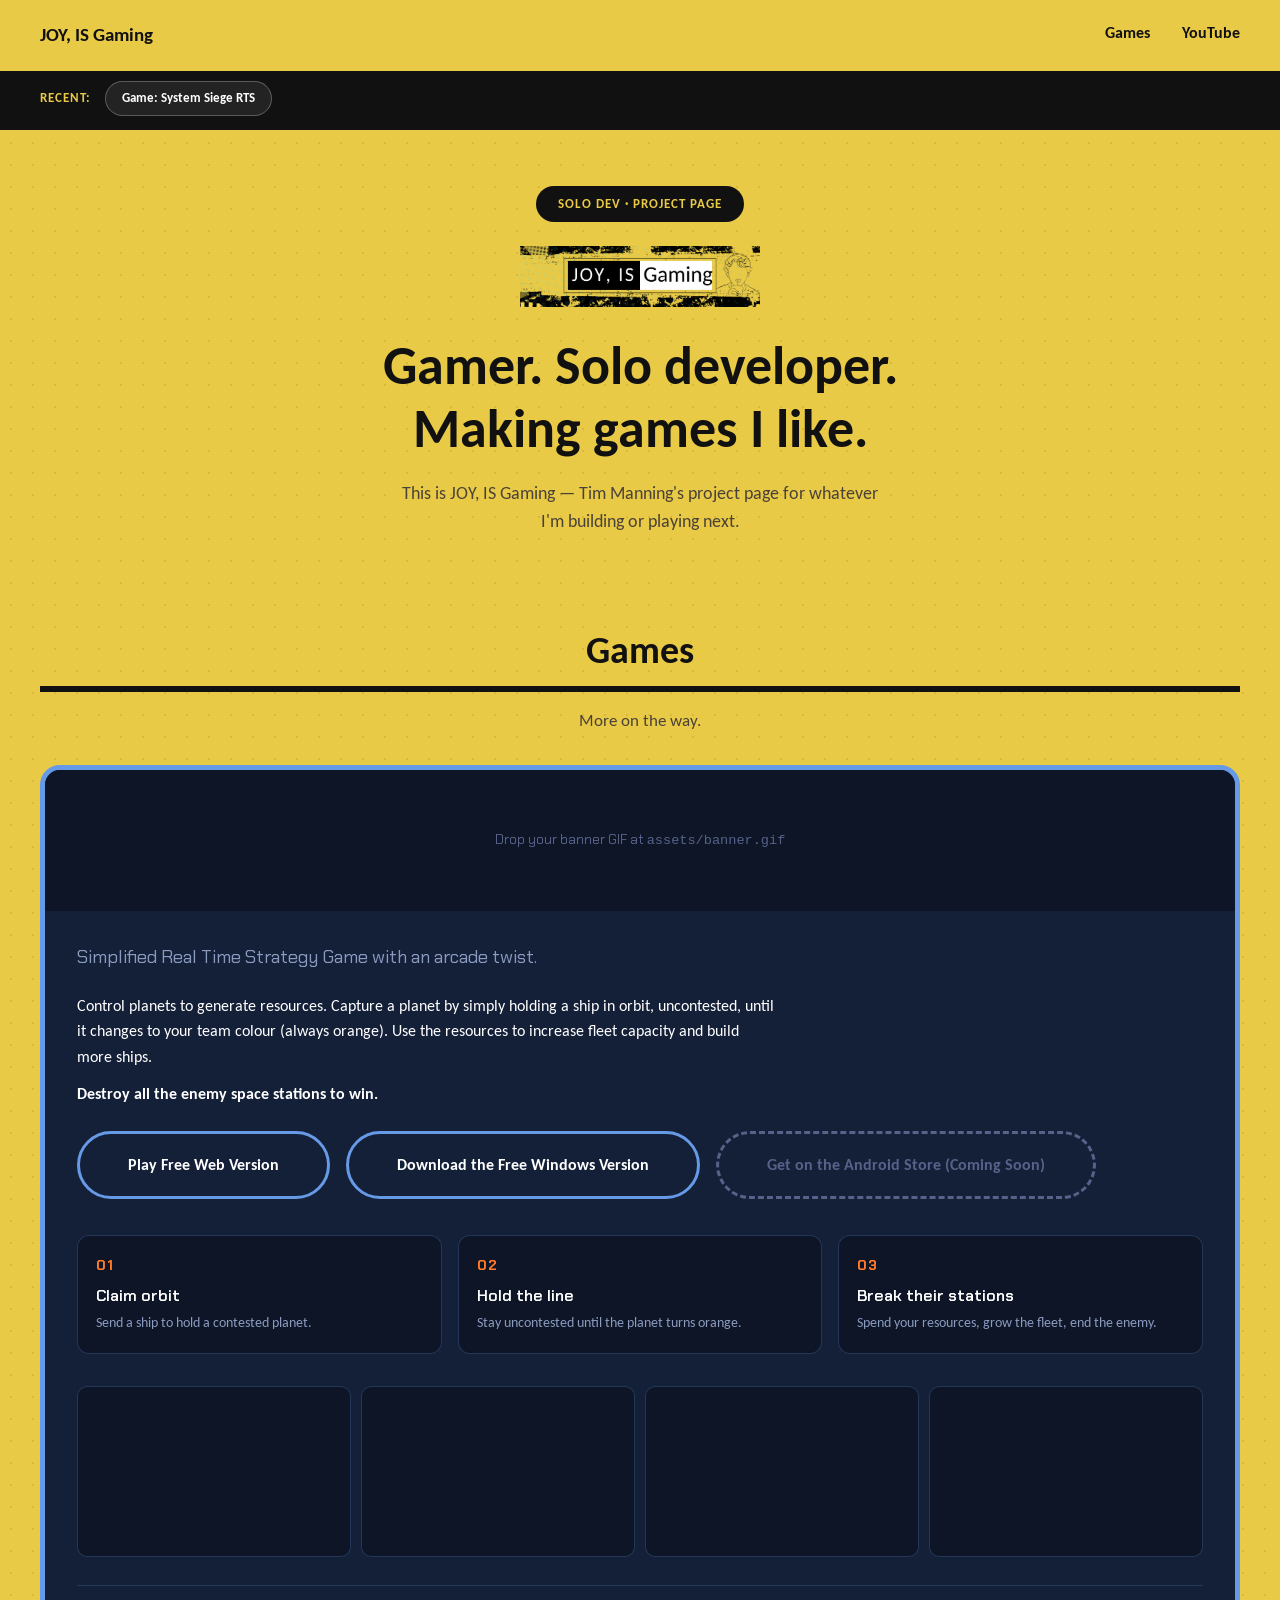
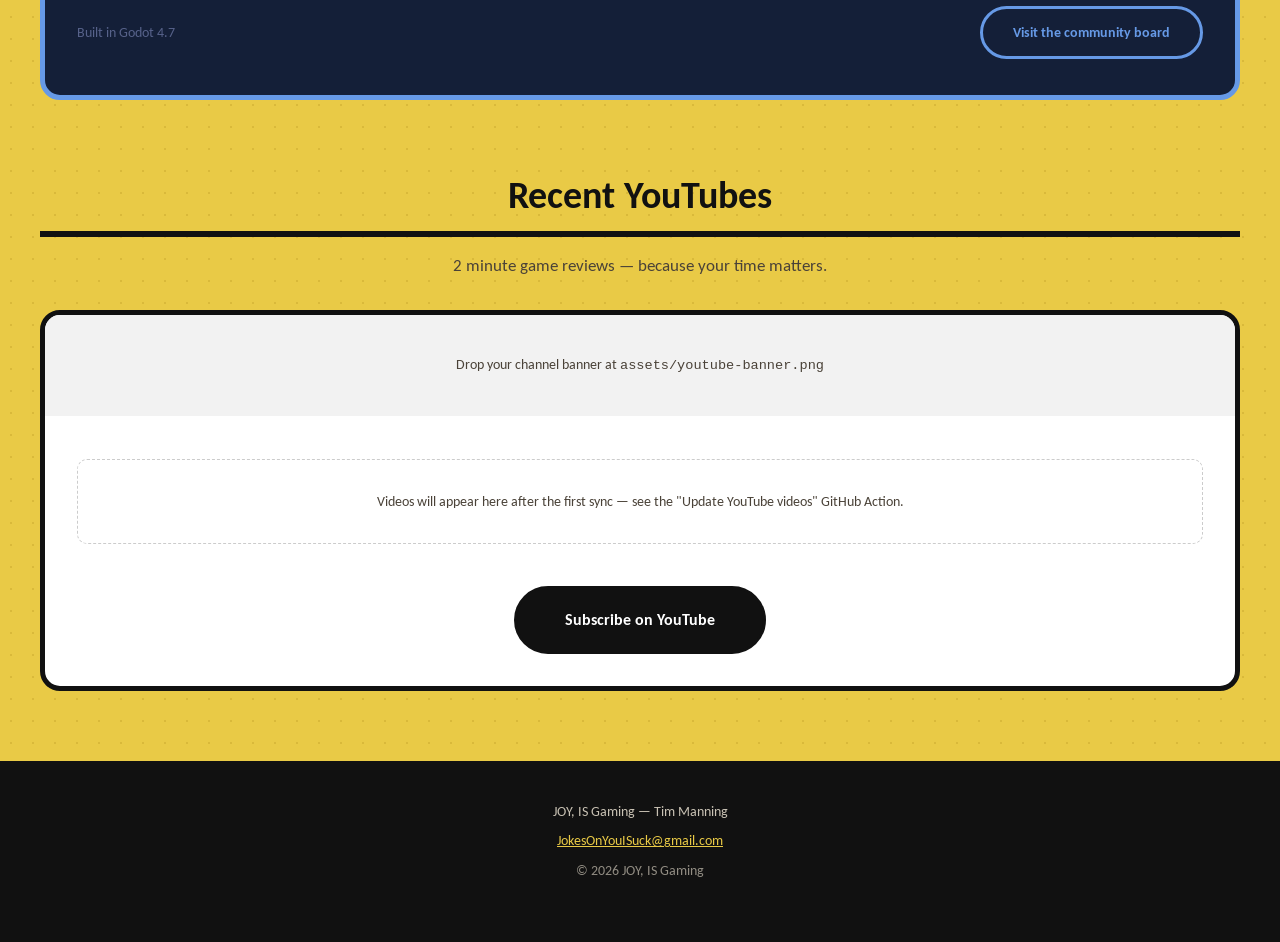
==== index.html @ 3653ea49 "Add files via upload" ====
<!DOCTYPE html>
<html lang="en">
<head>
<meta charset="UTF-8">
<meta name="viewport" content="width=device-width, initial-scale=1.0">
<title>JOY, IS Gaming — Tim Manning's project page</title>
<meta name="description" content="JOY, IS Gaming — a solo developer's project page. Currently building System Siege RTS, and reviewing games on YouTube.">
<link rel="preconnect" href="https://fonts.googleapis.com">
<link rel="preconnect" href="https://fonts.gstatic.com" crossorigin>
<link href="https://fonts.googleapis.com/css2?family=Carlito:ital,wght@0,400;0,700;1,400;1,700&family=Audiowide&family=Chakra+Petch:wght@400;500;600;700&display=swap" rel="stylesheet">
<link rel="stylesheet" href="styles.css">
</head>
<body>

<a class="skip-link" href="#main">Skip to content</a>

<header class="nav">
  <div class="wrap nav__inner">
    <a href="#top" class="nav__brand">JOY, IS Gaming</a>
    <nav class="nav__links">
      <a href="#games">Games</a>
      <a href="#youtube">YouTube</a>
    </nav>
  </div>
  <div class="recent-bar">
    <div class="wrap recent-bar__inner">
      <span class="recent-bar__label">Recent:</span>
      <div class="recent-bar__items" id="recentItems">
        <a href="#games" class="recent-pill">Game: System Siege RTS</a>
        <!-- Video pills are added here by script.js once data/videos.json loads -->
      </div>
    </div>
  </div>
</header>

<main id="main">

  <!-- ================= HERO ================= -->
  <section class="hero" id="top">
    <div class="wrap">
      <span class="badge">Solo dev · project page</span>

      <div class="hero__logo">
        <!-- Replace with your real logo: assets/logo.png -->
        <img src="assets/logo.png" alt="JOY, IS Gaming logo" onerror="this.closest('.hero__logo').classList.add('hero__logo--empty')">
        <div class="hero__logo-fallback">Drop your logo at <code>assets/logo.png</code></div>
      </div>

      <h1 class="hero__title">Gamer. Solo developer.<br>Making games I like.</h1>
      <p class="hero__sub">This is JOY, IS Gaming — Tim Manning's project page for whatever I'm building or playing next.</p>
    </div>
  </section>

  <!-- ================= GAMES ================= -->
  <section class="games" id="games">
    <div class="wrap">
      <h2 class="section-heading">Games</h2>
      <p class="section-sub">More on the way.</p>

      <article class="game-card">
        <div class="game-card__media">
          <!-- Replace with your real banner: assets/banner.gif -->
          <img src="assets/banner.gif" alt="System Siege RTS" onerror="this.closest('.game-card__media').classList.add('game-card__media--empty')">
          <div class="game-card__media-fallback">Drop your banner GIF at <code>assets/banner.gif</code></div>
        </div>

        <h3 class="sr-only">System Siege RTS</h3>

        <div class="game-card__body">
          <p class="game-card__tagline">Simplified Real Time Strategy Game with an arcade twist.</p>

          <div class="game-card__copy">
            <p>Control planets to generate resources. Capture a planet by simply holding a ship in orbit, uncontested, until it changes to your team colour (always orange). Use the resources to increase fleet capacity and build more ships.</p>
            <p><strong>Destroy all the enemy space stations to win.</strong></p>
          </div>

          <div class="game-card__ctas">
            <a href="https://jokesonyouisuck.itch.io/system-siege" class="btn btn--primary">Play Free Web Version</a>
            <a href="https://jokesonyouisuck.itch.io/system-siege" class="btn btn--primary">Download the Free Windows Version</a>
            <span class="btn btn--disabled" aria-disabled="true">Get on the Android Store (Coming Soon)</span>
          </div>

          <ol class="steps">
            <li><span class="steps__num">01</span><span class="steps__label">Claim orbit</span><span class="steps__desc">Send a ship to hold a contested planet.</span></li>
            <li><span class="steps__num">02</span><span class="steps__label">Hold the line</span><span class="steps__desc">Stay uncontested until the planet turns orange.</span></li>
            <li><span class="steps__num">03</span><span class="steps__label">Break their stations</span><span class="steps__desc">Spend your resources, grow the fleet, end the enemy.</span></li>
          </ol>

          <div class="shots" aria-label="Screenshots — click to zoom">
            <!-- Replace each with your real screenshots: assets/screenshots/1.png .. 4.png -->
            <button type="button" class="shots__item"><img src="assets/screenshots/1.png" alt="System Siege RTS screenshot 1" onerror="this.parentElement.classList.add('shots__item--empty')"></button>
            <button type="button" class="shots__item"><img src="assets/screenshots/2.png" alt="System Siege RTS screenshot 2" onerror="this.parentElement.classList.add('shots__item--empty')"></button>
            <button type="button" class="shots__item"><img src="assets/screenshots/3.png" alt="System Siege RTS screenshot 3" onerror="this.parentElement.classList.add('shots__item--empty')"></button>
            <button type="button" class="shots__item"><img src="assets/screenshots/4.png" alt="System Siege RTS screenshot 4" onerror="this.parentElement.classList.add('shots__item--empty')"></button>
          </div>

          <div class="game-card__footer-row">
            <p class="game-card__built-with">Built in Godot 4.7</p>
            <a href="https://jokesonyouisuck.itch.io/system-siege/community" class="btn btn--ghost">Visit the community board</a>
          </div>
        </div>
      </article>
    </div>
  </section>

  <!-- ================= YOUTUBE ================= -->
  <section class="youtube" id="youtube">
    <div class="wrap">
      <h2 class="section-heading">Recent YouTubes</h2>
      <p class="section-sub">2 minute game reviews — because your time matters.</p>

      <article class="yt-card">
        <div class="yt-card__banner">
          <!-- Replace with your real channel banner: assets/youtube-banner.png -->
          <img src="assets/youtube-banner.png" alt="Because Your Time Matters channel banner" onerror="this.closest('.yt-card__banner').classList.add('yt-card__banner--empty')">
          <div class="yt-card__banner-fallback">Drop your channel banner at <code>assets/youtube-banner.png</code></div>
        </div>

        <div class="yt-card__body">
          <div class="video-grid" id="videoGrid">
            <!-- Video cards are rendered here by script.js from data/videos.json -->
            <p class="video-grid__empty" id="videoGridEmpty">Videos will appear here after the first sync — see the "Update YouTube videos" GitHub Action.</p>
          </div>
          <a href="https://www.youtube.com/@YourTimeMatters" class="btn btn--dark">Subscribe on YouTube</a>
        </div>
      </article>
    </div>
  </section>

</main>

<footer class="footer">
  <div class="wrap">
    <p>JOY, IS Gaming — Tim Manning</p>
    <p><a href="mailto:JokesOnYouISuck@gmail.com">JokesOnYouISuck@gmail.com</a></p>
    <p class="footer__copyright">&copy; <span id="year"></span> JOY, IS Gaming</p>
  </div>
</footer>

<!-- Screenshot zoom lightbox -->
<div class="lightbox" id="lightbox" hidden>
  <button type="button" class="lightbox__close" id="lightboxClose" aria-label="Close zoomed screenshot">&times;</button>
  <img class="lightbox__img" id="lightboxImg" src="" alt="">
</div>

<script src="script.js"></script>
</body>
</html>
---- styles.css ----
/* =============================================================
   TOKENS
   ============================================================= */
:root{
  /* studio shell (JOY, IS Gaming brand) */
  --yellow: #e9ca46;
  --yellow-dot: #d9b93a;
  --ink: #111111;
  --paper: #ffffff;
  --muted: #4a4238;

  /* game card (System Siege RTS's own product identity) */
  --game-navy: #141F38;
  --game-blue: #6699E6;
  --game-orange: #ff7a29;
  --game-muted: #8b9bc0;
  --game-muted-2: #57628a;
  --game-panel: #0d1526;

  --font-brand: 'Carlito', Calibri, sans-serif;
  --font-game-display: 'Chakra Petch', sans-serif;
  --font-game-logo: 'Audiowide', sans-serif;

  --radius: 20px;
}

*{ box-sizing: border-box; }
html{ scroll-behavior: smooth; }

body{
  margin:0;
  background: var(--yellow);
  background-image: radial-gradient(var(--yellow-dot) 1.5px, transparent 1.5px);
  background-size: 22px 22px;
  color: var(--ink);
  font-family: var(--font-brand);
  line-height: 1.6;
  -webkit-font-smoothing: antialiased;
}

img{ max-width:100%; display:block; }

.sr-only{
  position:absolute; width:1px; height:1px;
  padding:0; margin:-1px; overflow:hidden;
  clip:rect(0,0,0,0); white-space:nowrap; border:0;
}

.skip-link{
  position:absolute; left:-999px; top:0;
  background:var(--ink); color:var(--yellow); padding:10px 16px; z-index:100;
}
.skip-link:focus{ left:10px; top:10px; }

a{ color: inherit; }

/* shared width system — everything lines up to the same wide column */
.wrap{
  width: 95%;
  max-width: 1200px;
  margin: 0 auto;
}

/* =============================================================
   SHARED
   ============================================================= */
.badge{
  display:inline-block;
  font-weight:700;
  font-size: .8rem;
  letter-spacing: 1px;
  text-transform: uppercase;
  color: var(--yellow);
  background: var(--ink);
  padding: 8px 22px;
  border-radius: 999px;
  margin-bottom: 24px;
}

.section-heading{
  font-family: var(--font-brand);
  font-weight:700;
  font-size: 2.4rem;
  margin: 0 0 6px;
  display:inline-block;
  border-bottom: 6px solid var(--ink);
  padding-bottom: 6px;
}
.games .section-heading, .youtube .section-heading{ display:block; }

.section-sub{
  color: var(--muted);
  font-size: 1.05rem;
  margin: 16px 0 30px;
}

.btn{
  display:inline-block;
  font-family: var(--font-brand);
  font-weight:700;
  font-size: 1rem;
  text-decoration:none;
  padding: 18px 48px;
  border-radius: 999px;
  border: 3px solid var(--ink);
  cursor:pointer;
  transition: transform .15s ease, box-shadow .15s ease;
}

.btn--primary{
  color: var(--paper);
  background: var(--game-navy);
  border-color: var(--game-blue);
}
.btn--primary:hover{ opacity:.9; }

.btn--disabled{
  color: var(--game-muted-2);
  background: transparent;
  border: 3px dashed var(--game-muted-2);
  cursor: default;
}

.btn--ghost{
  color: var(--game-blue);
  background: transparent;
  border: 3px solid var(--game-blue);
  padding: 12px 30px;
  font-size: .9rem;
}
.btn--ghost:hover{ background: rgba(102,153,230,.12); }

.btn--dark{
  color: var(--paper);
  background: var(--ink);
}
.btn--dark:hover{ opacity:.85; }

/* =============================================================
   NAV
   ============================================================= */
.nav{
  position: sticky; top:0; z-index:50;
  background: var(--yellow);
  border-bottom: 4px solid var(--ink);
}
.nav__inner{
  display:flex; align-items:center; justify-content:space-between;
  padding: 20px 0;
}
.nav__brand{
  font-family: var(--font-brand);
  font-weight:700;
  font-size: 1.2rem;
  color: var(--ink);
  text-decoration:none;
}
.nav__links{ display:flex; gap: 32px; }
.nav__links a{
  font-family: var(--font-brand);
  font-weight:700;
  font-size:1rem;
  color: var(--ink);
  text-decoration:none;
  border-bottom: 3px solid transparent;
  padding-bottom: 2px;
  transition: border-color .2s ease;
}
.nav__links a:hover{ border-color: var(--ink); }

/* =============================================================
   RECENT BAR
   ============================================================= */
.recent-bar{
  background: var(--ink);
  overflow-x:auto;
}
.recent-bar__inner{
  display:flex; align-items:center; gap: 14px;
  padding: 10px 0;
  white-space: nowrap;
}
.recent-bar__label{
  font-weight:700;
  font-size: .82rem;
  letter-spacing: 1px;
  text-transform:uppercase;
  color: var(--yellow);
  flex-shrink:0;
}
.recent-bar__items{
  display:flex; gap: 10px;
  overflow-x:auto;
}
.recent-pill{
  flex-shrink:0;
  font-size: .82rem;
  font-weight:700;
  color: var(--paper);
  text-decoration:none;
  background: rgba(255,255,255,.08);
  border: 1px solid rgba(255,255,255,.25);
  border-radius: 999px;
  padding: 6px 16px;
  transition: background .2s ease;
}
.recent-pill:hover{ background: rgba(255,255,255,.18); }

/* =============================================================
   HERO
   ============================================================= */
.hero{
  padding: 56px 0 64px;
  text-align:center;
}
.hero__logo{
  max-width: 240px;
  margin: 0 auto 28px;
}
.hero__logo-fallback{ display:none; }
.hero__logo--empty img{ display:none; }
.hero__logo--empty .hero__logo-fallback{
  display:block;
  padding: 36px 20px;
  border: 4px solid var(--ink);
  border-radius: 14px;
  background: var(--paper);
  color: var(--muted);
  font-size: .85rem;
}

.hero__title{
  font-family: var(--font-brand);
  font-weight:700;
  font-size: clamp(2.2rem, 5.5vw, 3.4rem);
  line-height:1.15;
  margin: 0 0 18px;
}
.hero__sub{
  color: var(--muted);
  font-size: 1.1rem;
  max-width: 480px;
  margin: 0 auto;
}

/* =============================================================
   GAMES SECTION + GAME CARD (System Siege RTS's own identity)
   ============================================================= */
.games{ padding: 20px 0 64px; text-align:center; }

.game-card{
  text-align:left;
  background: var(--game-navy);
  border: 5px solid var(--game-blue);
  border-radius: var(--radius);
  overflow:hidden;
  font-family: var(--font-game-display);
  color: var(--paper);
}

.game-card__media{ position:relative; line-height:0; }
.game-card__media img{ width:100%; }
.game-card__media-fallback{ display:none; }
.game-card__media--empty img{ display:none; }
.game-card__media--empty .game-card__media-fallback{
  display:block;
  padding: 70px 20px;
  text-align:center;
  background: var(--game-panel);
  color: var(--game-muted-2);
  font-size: .85rem;
}

.game-card__body{ padding: 32px 32px 36px; }

.game-card__tagline{
  font-size: 1.15rem;
  color: var(--game-muted);
  margin: 0 0 20px;
  max-width: 700px;
}

.game-card__copy{ max-width: 700px; }
.game-card__copy p{ margin: 0 0 12px; font-family: var(--font-brand); font-size: 1rem; }

.game-card__ctas{
  display:flex; flex-wrap:wrap; gap: 16px;
  margin: 24px 0 36px;
}

.steps{
  list-style:none;
  display:grid;
  grid-template-columns: repeat(3, 1fr);
  gap: 16px;
  margin: 0 0 32px;
  padding:0;
}
.steps li{
  background: var(--game-panel);
  border: 1px solid rgba(102,153,230,.25);
  border-radius: 12px;
  padding: 18px;
}
.steps__num{
  display:block;
  font-weight:700;
  color: var(--game-orange);
  font-size: .9rem;
  letter-spacing:1px;
  margin-bottom: 6px;
}
.steps__label{
  display:block;
  font-weight:600;
  font-size: 1rem;
  margin-bottom: 4px;
}
.steps__desc{
  display:block;
  font-family: var(--font-brand);
  color: var(--game-muted);
  font-size: .88rem;
}

.shots{
  display:grid;
  grid-template-columns: repeat(4, 1fr);
  gap: 10px;
  margin: 0 0 28px;
}
.shots__item{
  aspect-ratio: 16/10;
  border-radius: 10px;
  overflow:hidden;
  border: 1px solid rgba(102,153,230,.25);
  background: var(--game-panel);
  padding:0;
  cursor: zoom-in;
  transition: transform .15s ease, border-color .15s ease;
}
.shots__item:hover{ transform: scale(1.03); border-color: var(--game-blue); }
.shots__item img{ width:100%; height:100%; object-fit:cover; }
.shots__item--empty{
  display:flex; align-items:center; justify-content:center;
  color: var(--game-muted-2); font-size: .72rem; text-align:center; padding: 8px;
  font-family: var(--font-brand);
  cursor:default;
}
.shots__item--empty:hover{ transform:none; border-color: rgba(102,153,230,.25); }
.shots__item--empty img{ display:none; }

.game-card__footer-row{
  display:flex; flex-wrap:wrap; align-items:center; justify-content:space-between; gap:16px;
  padding-top: 20px;
  border-top: 1px solid rgba(102,153,230,.2);
}
.game-card__built-with{
  font-family: var(--font-brand);
  color: var(--game-muted-2);
  font-size: .85rem;
  margin:0;
}

/* =============================================================
   YOUTUBE SECTION + CARD
   ============================================================= */
.youtube{ padding: 0 0 70px; text-align:center; }

.yt-card{
  text-align:left;
  background: var(--paper);
  border: 5px solid var(--ink);
  border-radius: var(--radius);
  overflow:hidden;
}

.yt-card__banner{ position:relative; line-height:0; }
.yt-card__banner img{ width:100%; }
.yt-card__banner-fallback{ display:none; }
.yt-card__banner--empty img{ display:none; }
.yt-card__banner--empty .yt-card__banner-fallback{
  display:block;
  padding: 50px 20px;
  text-align:center;
  background: #f2f2f2;
  color: var(--muted);
  font-size: .85rem;
}

.yt-card__body{ padding: 28px 32px 32px; text-align:center; }

.video-grid{
  display:grid;
  grid-template-columns: repeat(3, 1fr);
  gap: 16px;
  margin: 0 0 28px;
  text-align:left;
}
.video-grid__empty{
  grid-column: 1 / -1;
  text-align:center;
  color: var(--muted);
  font-size: .9rem;
  padding: 30px 10px;
  border: 1px dashed #ccc;
  border-radius: 10px;
}

.video-card{
  display:block;
  text-decoration:none;
  color: var(--ink);
  border: 2px solid var(--ink);
  border-radius: 12px;
  overflow:hidden;
  background: var(--paper);
  transition: transform .15s ease;
}
.video-card:hover{ transform: translateY(-3px); }
.video-card__thumb{
  position:relative;
  width:100%;
  aspect-ratio: 16/9;
  background: #eee;
  overflow:hidden;
}
.video-card__thumb img{ width:100%; height:100%; object-fit:cover; }
.video-card__title{
  padding: 12px 14px;
  font-size: .92rem;
  font-weight:700;
  line-height:1.35;
}

/* =============================================================
   FOOTER
   ============================================================= */
.footer{
  text-align:center;
  padding: 40px 0 52px;
  background: var(--ink);
  color: #c9c2b4;
  font-size: .85rem;
}
.footer p{ margin: 0 0 8px; }
.footer a{ color: var(--yellow); }
.footer__copyright{ margin-top: 14px; opacity:.7; }

/* =============================================================
   LIGHTBOX
   ============================================================= */
.lightbox{
  position: fixed; inset:0; z-index: 200;
  background: rgba(0,0,0,.9);
  display:flex; align-items:center; justify-content:center;
  padding: 30px;
}
.lightbox[hidden]{ display:none; }
.lightbox__img{
  max-width: 92vw; max-height: 88vh;
  border-radius: 10px;
  box-shadow: 0 0 40px rgba(0,0,0,.6);
}
.lightbox__close{
  position:absolute; top: 20px; right: 24px;
  width: 44px; height:44px;
  border-radius: 999px;
  border: none;
  background: var(--paper);
  color: var(--ink);
  font-size: 1.6rem;
  line-height:1;
  cursor:pointer;
}

/* =============================================================
   RESPONSIVE
   ============================================================= */
@media (max-width: 720px){
  .steps{ grid-template-columns: 1fr; }
  .shots{ grid-template-columns: repeat(2, 1fr); }
  .video-grid{ grid-template-columns: 1fr; }
  .nav__links{ gap:18px; }
  .game-card__ctas{ flex-direction:column; }
  .game-card__ctas .btn{ text-align:center; }
  .game-card__footer-row{ flex-direction:column; align-items:flex-start; }
  .btn{ padding: 16px 30px; }
}

/* =============================================================
   REDUCED MOTION
   ============================================================= */
@media (prefers-reduced-motion: reduce){
  html{ scroll-behavior:auto; }
}
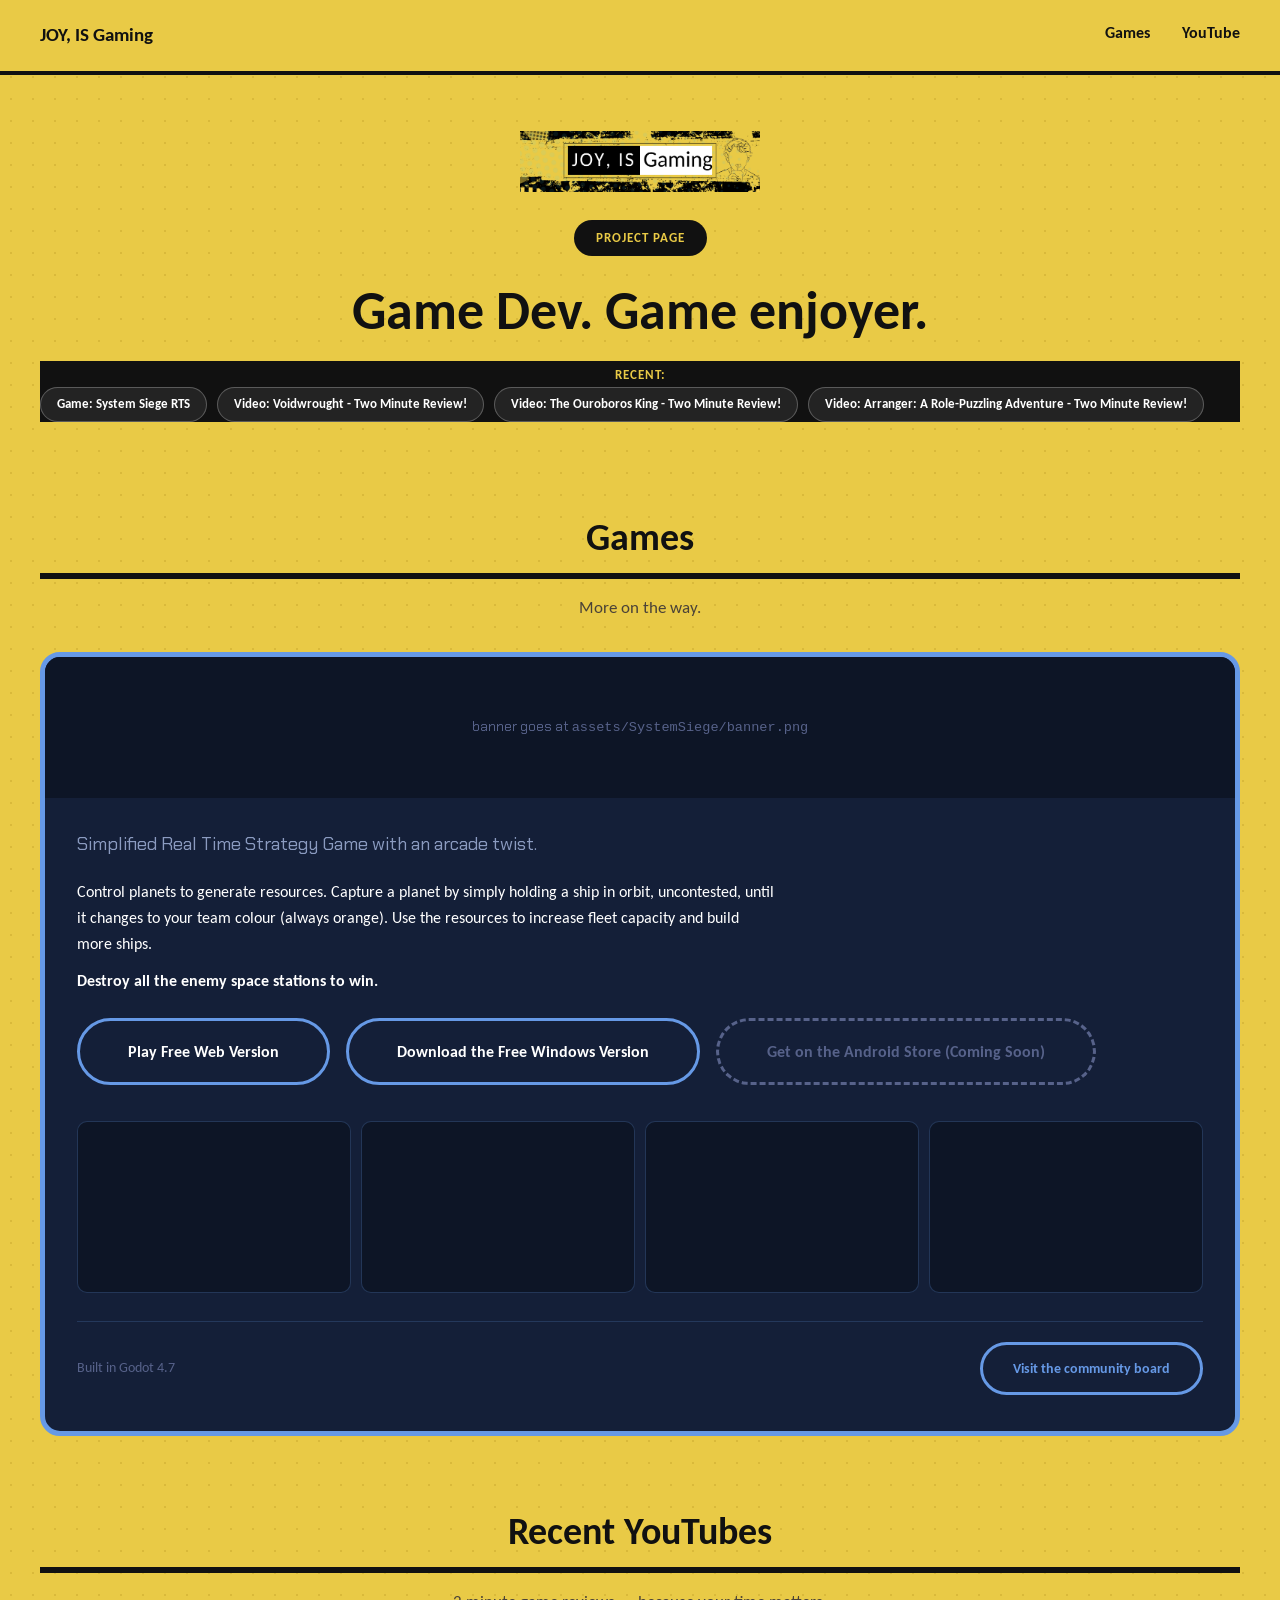
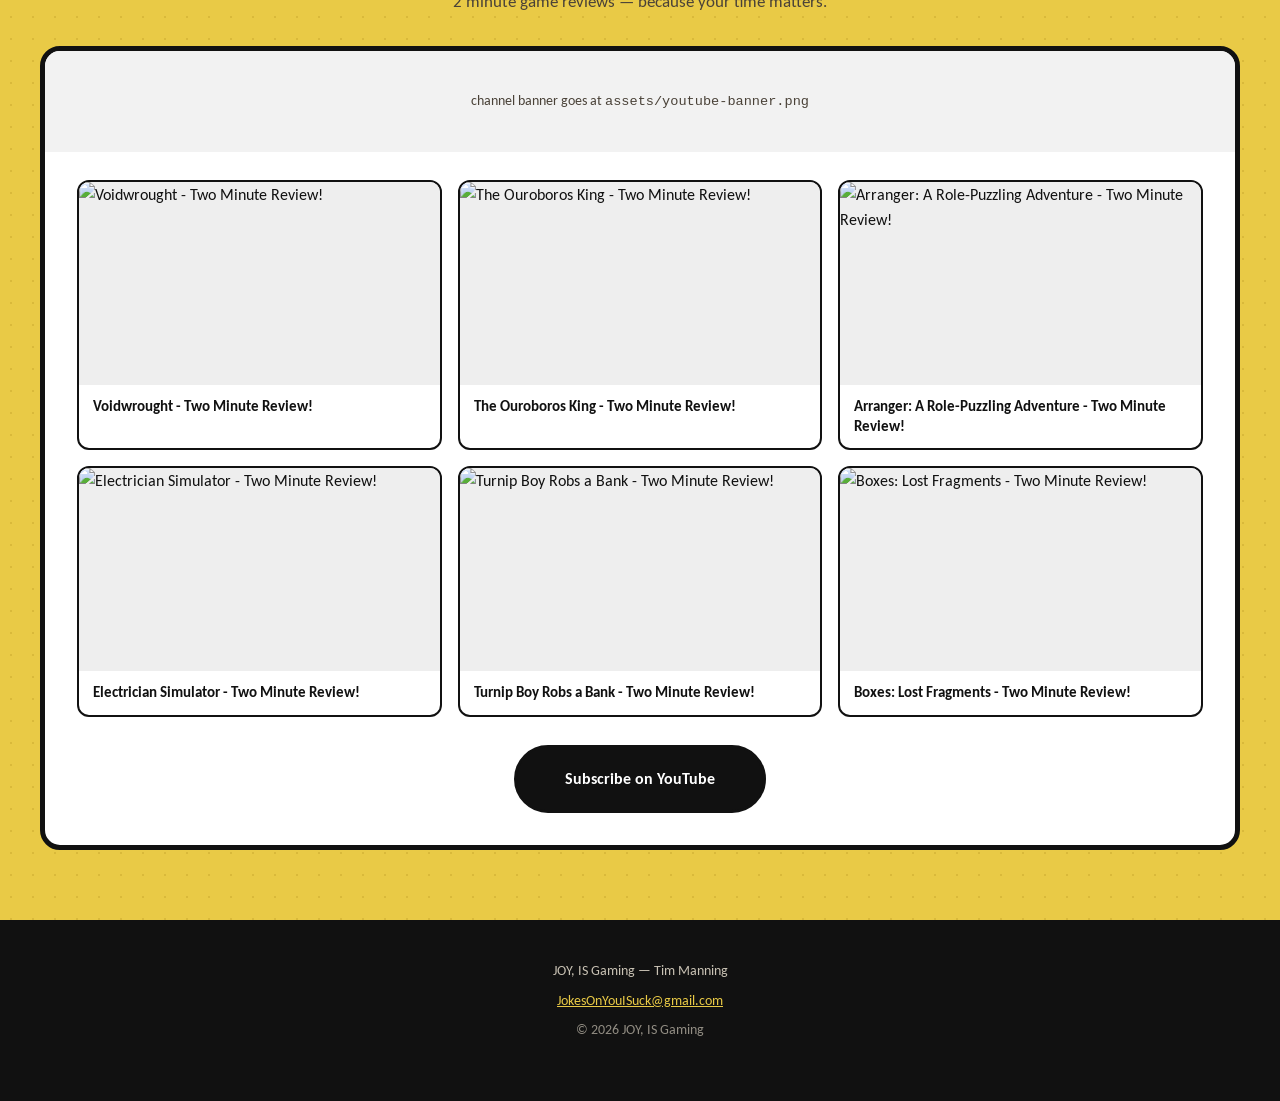
==== commit bba1124a: "Add files via upload" ====
--- a/index.html
+++ b/index.html
@@ -22,15 +22,6 @@
       <a href="#youtube">YouTube</a>
     </nav>
   </div>
-  <div class="recent-bar">
-    <div class="wrap recent-bar__inner">
-      <span class="recent-bar__label">Recent:</span>
-      <div class="recent-bar__items" id="recentItems">
-        <a href="#games" class="recent-pill">Game: System Siege RTS</a>
-        <!-- Video pills are added here by script.js once data/videos.json loads -->
-      </div>
-    </div>
-  </div>
 </header>
 
 <main id="main">
@@ -38,68 +29,80 @@
   <!-- ================= HERO ================= -->
   <section class="hero" id="top">
     <div class="wrap">
-      <span class="badge">Solo dev · project page</span>
-
       <div class="hero__logo">
-        <!-- Replace with your real logo: assets/logo.png -->
+        <!-- my logo, wide banner shape -->
         <img src="assets/logo.png" alt="JOY, IS Gaming logo" onerror="this.closest('.hero__logo').classList.add('hero__logo--empty')">
-        <div class="hero__logo-fallback">Drop your logo at <code>assets/logo.png</code></div>
+        <div class="hero__logo-fallback">logo goes at <code>assets/logo.png</code></div>
       </div>
 
-      <h1 class="hero__title">Gamer. Solo developer.<br>Making games I like.</h1>
-      <p class="hero__sub">This is JOY, IS Gaming — Tim Manning's project page for whatever I'm building or playing next.</p>
+      <span class="badge">Project page</span>
+
+      <h1 class="hero__title">Game Dev. Game enjoyer.</h1>
+
+      <div class="recent-bar">
+        <span class="recent-bar__label">Recent:</span>
+        <div class="recent-bar__items" id="recentItems">
+          <a href="#games" class="recent-pill">Game: System Siege RTS</a>
+          <!-- video pills get added here by script.js once videos.json loads -->
+        </div>
+      </div>
     </div>
   </section>
 
   <!-- ================= GAMES ================= -->
+  <!--
+    adding a new game later: duplicate the whole <article class="game-card">...</article>
+    block below (keep it inside .game-list), point the asset paths at a new
+    assets/<GameName>/ folder, swap the text/links. full steps in ADD_A_GAME.md
+  -->
   <section class="games" id="games">
     <div class="wrap">
       <h2 class="section-heading">Games</h2>
       <p class="section-sub">More on the way.</p>
 
-      <article class="game-card">
-        <div class="game-card__media">
-          <!-- Replace with your real banner: assets/banner.gif -->
-          <img src="assets/banner.gif" alt="System Siege RTS" onerror="this.closest('.game-card__media').classList.add('game-card__media--empty')">
-          <div class="game-card__media-fallback">Drop your banner GIF at <code>assets/banner.gif</code></div>
-        </div>
+      <div class="game-list">
 
-        <h3 class="sr-only">System Siege RTS</h3>
-
-        <div class="game-card__body">
-          <p class="game-card__tagline">Simplified Real Time Strategy Game with an arcade twist.</p>
-
-          <div class="game-card__copy">
-            <p>Control planets to generate resources. Capture a planet by simply holding a ship in orbit, uncontested, until it changes to your team colour (always orange). Use the resources to increase fleet capacity and build more ships.</p>
-            <p><strong>Destroy all the enemy space stations to win.</strong></p>
+        <!-- ===== System Siege RTS — copy this whole <article> to add the next game ===== -->
+        <article class="game-card">
+          <div class="game-card__media">
+            <!-- banner lives at assets/SystemSiege/banner.png -->
+            <img src="assets/SystemSiege/banner.png" alt="System Siege RTS" onerror="this.closest('.game-card__media').classList.add('game-card__media--empty')">
+            <div class="game-card__media-fallback">banner goes at <code>assets/SystemSiege/banner.png</code></div>
           </div>
 
-          <div class="game-card__ctas">
-            <a href="https://jokesonyouisuck.itch.io/system-siege" class="btn btn--primary">Play Free Web Version</a>
-            <a href="https://jokesonyouisuck.itch.io/system-siege" class="btn btn--primary">Download the Free Windows Version</a>
-            <span class="btn btn--disabled" aria-disabled="true">Get on the Android Store (Coming Soon)</span>
+          <h3 class="sr-only">System Siege RTS</h3>
+
+          <div class="game-card__body">
+            <p class="game-card__tagline">Simplified Real Time Strategy Game with an arcade twist.</p>
+
+            <div class="game-card__copy">
+              <p>Control planets to generate resources. Capture a planet by simply holding a ship in orbit, uncontested, until it changes to your team colour (always orange). Use the resources to increase fleet capacity and build more ships.</p>
+              <p><strong>Destroy all the enemy space stations to win.</strong></p>
+            </div>
+
+            <div class="game-card__ctas">
+              <a href="https://jokesonyouisuck.itch.io/system-siege" class="btn btn--primary">Play Free Web Version</a>
+              <a href="https://jokesonyouisuck.itch.io/system-siege" class="btn btn--primary">Download the Free Windows Version</a>
+              <span class="btn btn--disabled" aria-disabled="true">Get on the Android Store (Coming Soon)</span>
+            </div>
+
+            <div class="shots" aria-label="Screenshots — click to zoom">
+              <!-- screenshots live at assets/SystemSiege/screenshots/1.png .. 4.png -->
+              <button type="button" class="shots__item"><img src="assets/SystemSiege/screenshots/1.png" alt="System Siege RTS screenshot 1" onerror="this.parentElement.classList.add('shots__item--empty')"></button>
+              <button type="button" class="shots__item"><img src="assets/SystemSiege/screenshots/2.png" alt="System Siege RTS screenshot 2" onerror="this.parentElement.classList.add('shots__item--empty')"></button>
+              <button type="button" class="shots__item"><img src="assets/SystemSiege/screenshots/3.png" alt="System Siege RTS screenshot 3" onerror="this.parentElement.classList.add('shots__item--empty')"></button>
+              <button type="button" class="shots__item"><img src="assets/SystemSiege/screenshots/4.png" alt="System Siege RTS screenshot 4" onerror="this.parentElement.classList.add('shots__item--empty')"></button>
+            </div>
+
+            <div class="game-card__footer-row">
+              <p class="game-card__built-with">Built in Godot 4.7</p>
+              <a href="https://jokesonyouisuck.itch.io/system-siege/community" class="btn btn--ghost">Visit the community board</a>
+            </div>
           </div>
+        </article>
+        <!-- ===== end System Siege RTS ===== -->
 
-          <ol class="steps">
-            <li><span class="steps__num">01</span><span class="steps__label">Claim orbit</span><span class="steps__desc">Send a ship to hold a contested planet.</span></li>
-            <li><span class="steps__num">02</span><span class="steps__label">Hold the line</span><span class="steps__desc">Stay uncontested until the planet turns orange.</span></li>
-            <li><span class="steps__num">03</span><span class="steps__label">Break their stations</span><span class="steps__desc">Spend your resources, grow the fleet, end the enemy.</span></li>
-          </ol>
-
-          <div class="shots" aria-label="Screenshots — click to zoom">
-            <!-- Replace each with your real screenshots: assets/screenshots/1.png .. 4.png -->
-            <button type="button" class="shots__item"><img src="assets/screenshots/1.png" alt="System Siege RTS screenshot 1" onerror="this.parentElement.classList.add('shots__item--empty')"></button>
-            <button type="button" class="shots__item"><img src="assets/screenshots/2.png" alt="System Siege RTS screenshot 2" onerror="this.parentElement.classList.add('shots__item--empty')"></button>
-            <button type="button" class="shots__item"><img src="assets/screenshots/3.png" alt="System Siege RTS screenshot 3" onerror="this.parentElement.classList.add('shots__item--empty')"></button>
-            <button type="button" class="shots__item"><img src="assets/screenshots/4.png" alt="System Siege RTS screenshot 4" onerror="this.parentElement.classList.add('shots__item--empty')"></button>
-          </div>
-
-          <div class="game-card__footer-row">
-            <p class="game-card__built-with">Built in Godot 4.7</p>
-            <a href="https://jokesonyouisuck.itch.io/system-siege/community" class="btn btn--ghost">Visit the community board</a>
-          </div>
-        </div>
-      </article>
+      </div>
     </div>
   </section>
 
@@ -111,15 +114,15 @@
 
       <article class="yt-card">
         <div class="yt-card__banner">
-          <!-- Replace with your real channel banner: assets/youtube-banner.png -->
+          <!-- channel banner goes at assets/youtube-banner.png -->
           <img src="assets/youtube-banner.png" alt="Because Your Time Matters channel banner" onerror="this.closest('.yt-card__banner').classList.add('yt-card__banner--empty')">
-          <div class="yt-card__banner-fallback">Drop your channel banner at <code>assets/youtube-banner.png</code></div>
+          <div class="yt-card__banner-fallback">channel banner goes at <code>assets/youtube-banner.png</code></div>
         </div>
 
         <div class="yt-card__body">
           <div class="video-grid" id="videoGrid">
-            <!-- Video cards are rendered here by script.js from data/videos.json -->
-            <p class="video-grid__empty" id="videoGridEmpty">Videos will appear here after the first sync — see the "Update YouTube videos" GitHub Action.</p>
+            <!-- filled in by script.js from data/videos.json -->
+            <p class="video-grid__empty" id="videoGridEmpty">nothing synced yet — run the video-fetch action once, this'll fill in after</p>
           </div>
           <a href="https://www.youtube.com/@YourTimeMatters" class="btn btn--dark">Subscribe on YouTube</a>
         </div>
@@ -130,14 +133,14 @@
 </main>
 
 <footer class="footer">
-  <div class="wrap">
+  <div class="wrap footer__inner">
     <p>JOY, IS Gaming — Tim Manning</p>
     <p><a href="mailto:JokesOnYouISuck@gmail.com">JokesOnYouISuck@gmail.com</a></p>
     <p class="footer__copyright">&copy; <span id="year"></span> JOY, IS Gaming</p>
   </div>
 </footer>
 
-<!-- Screenshot zoom lightbox -->
+<!-- screenshot zoom lightbox -->
 <div class="lightbox" id="lightbox" hidden>
   <button type="button" class="lightbox__close" id="lightboxClose" aria-label="Close zoomed screenshot">&times;</button>
   <img class="lightbox__img" id="lightboxImg" src="" alt="">
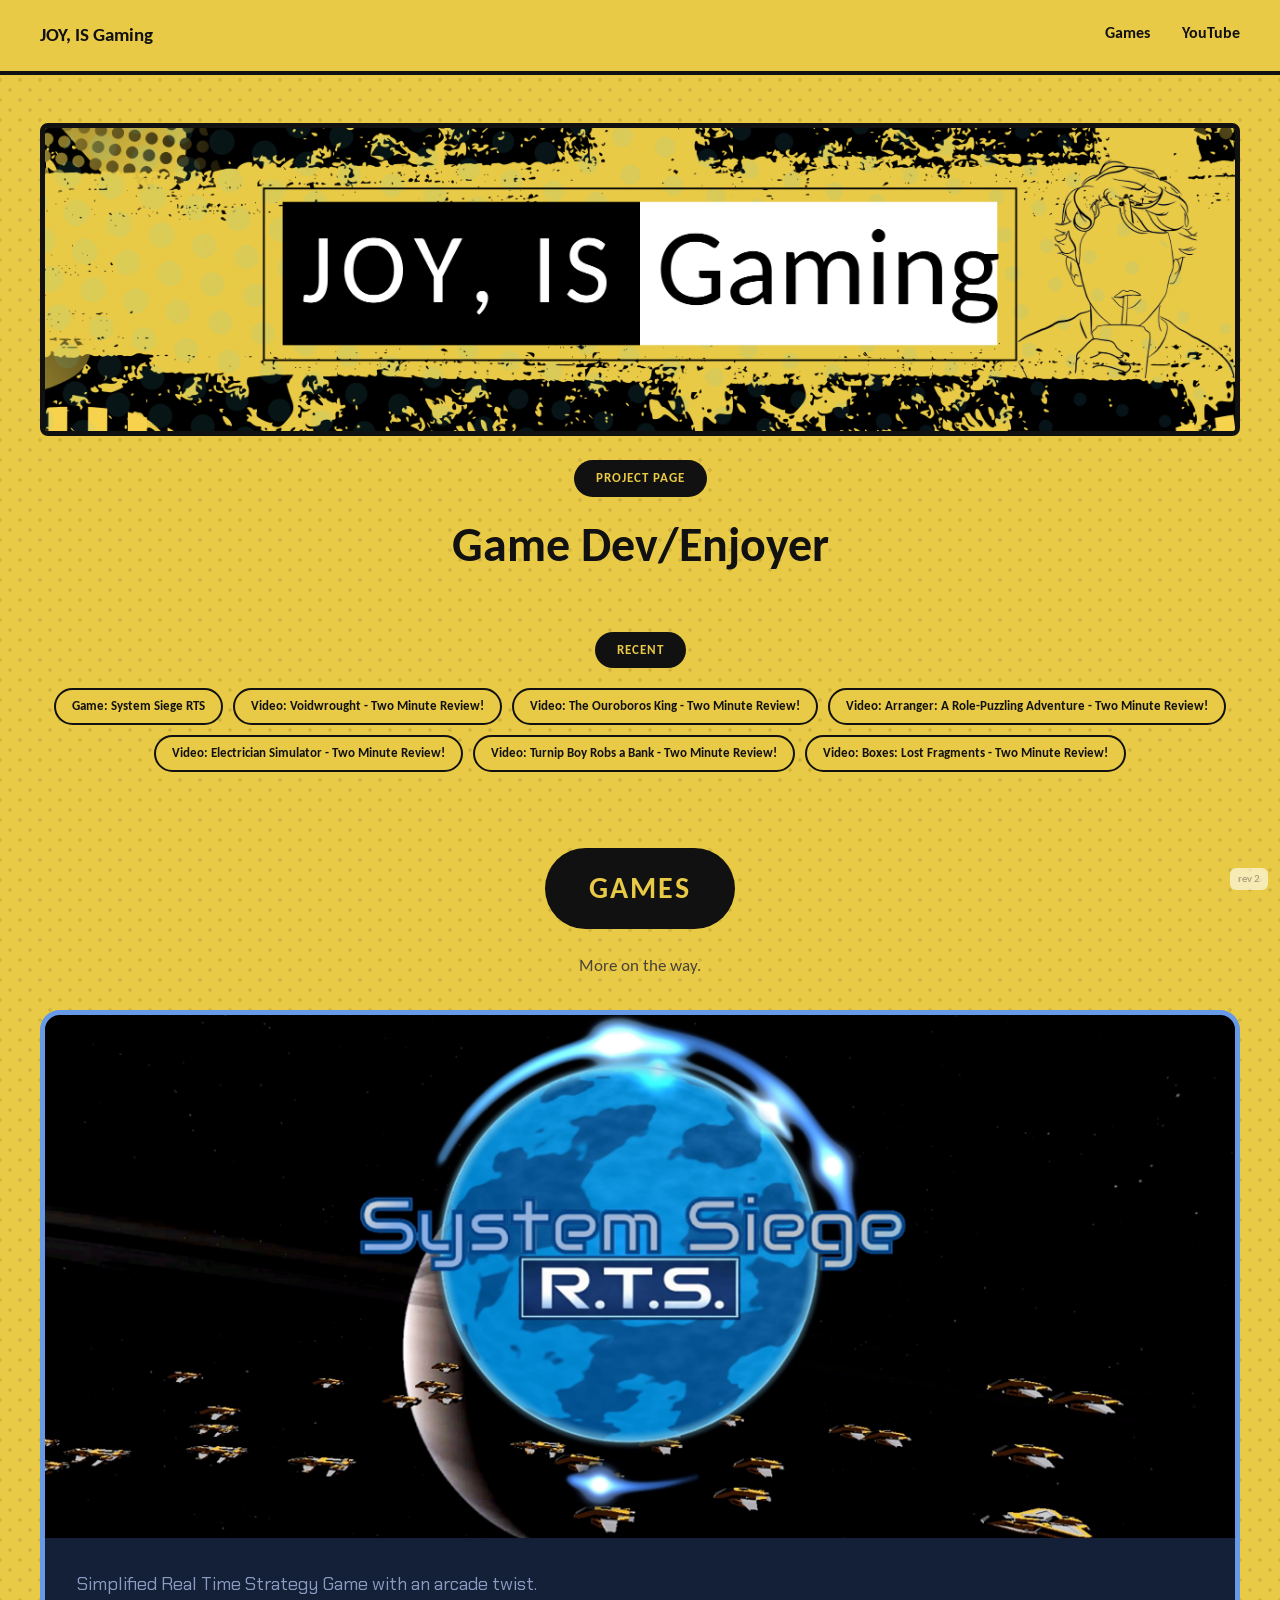
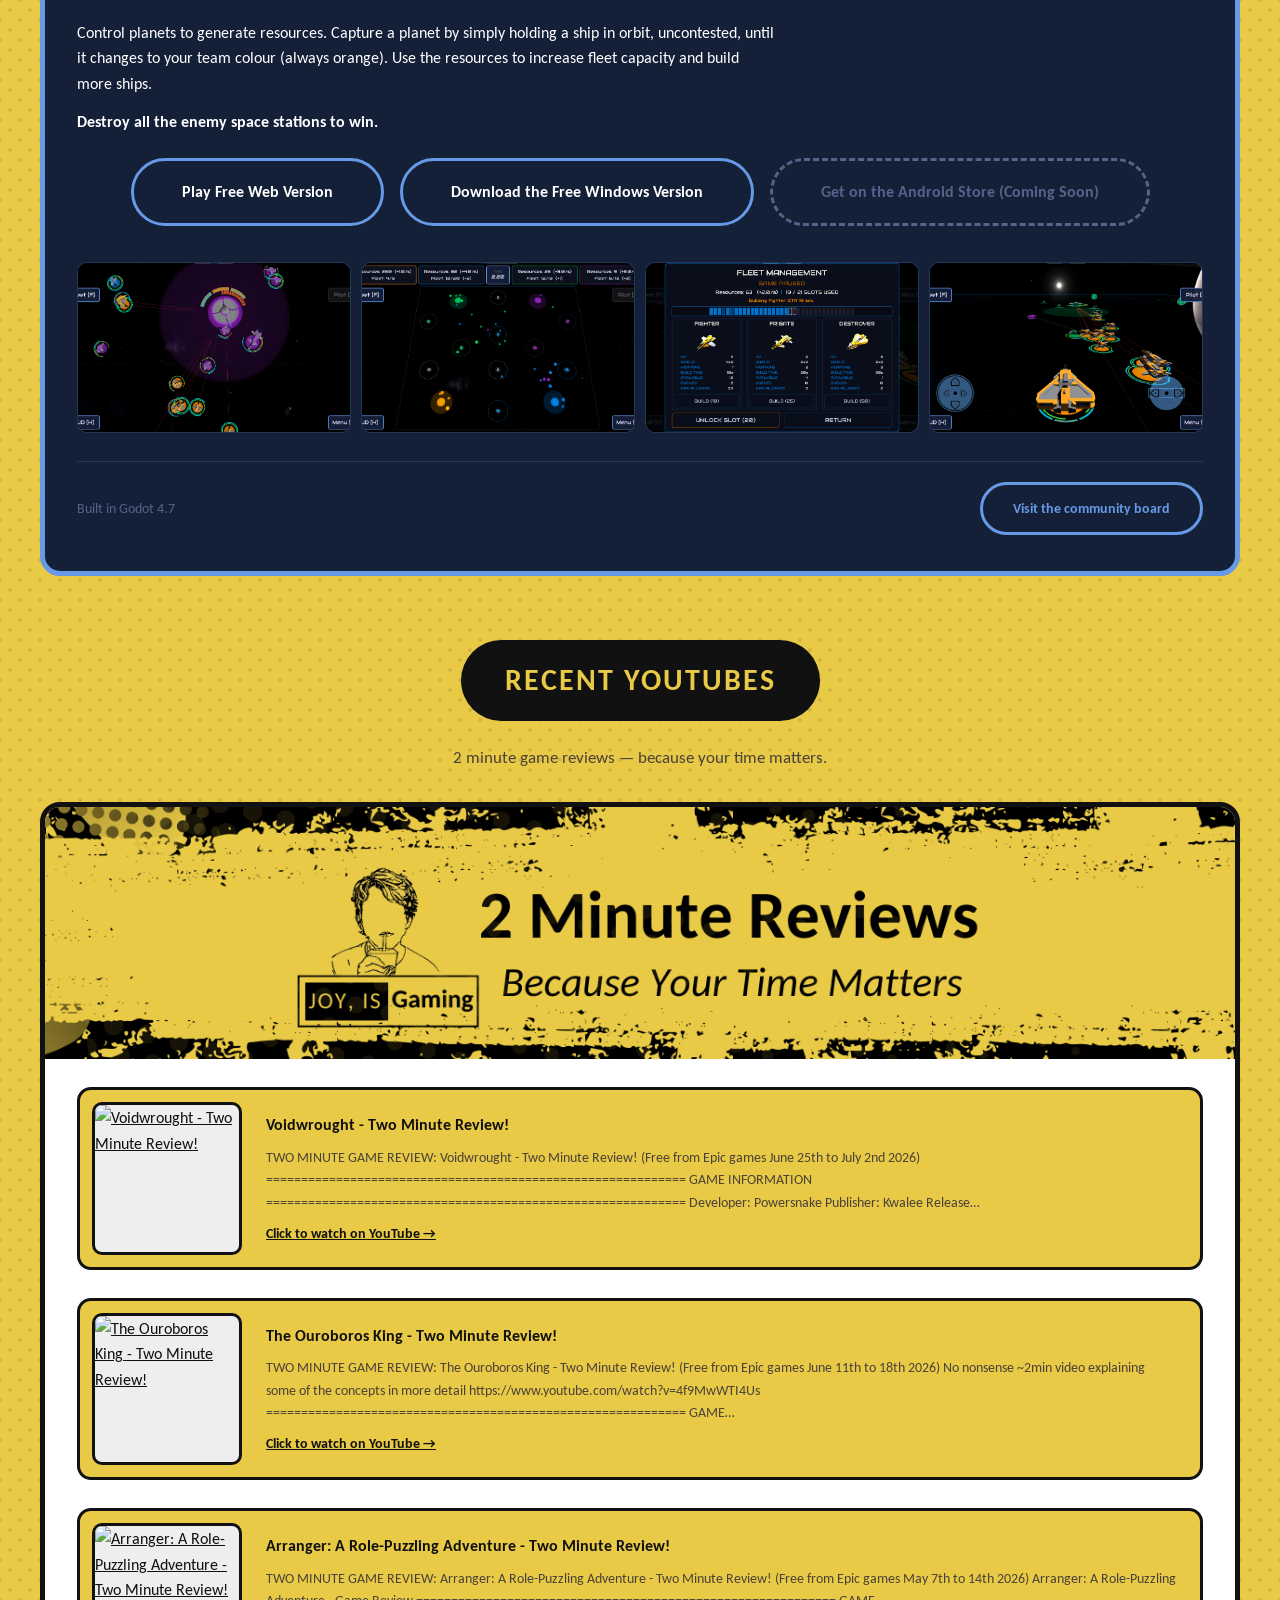
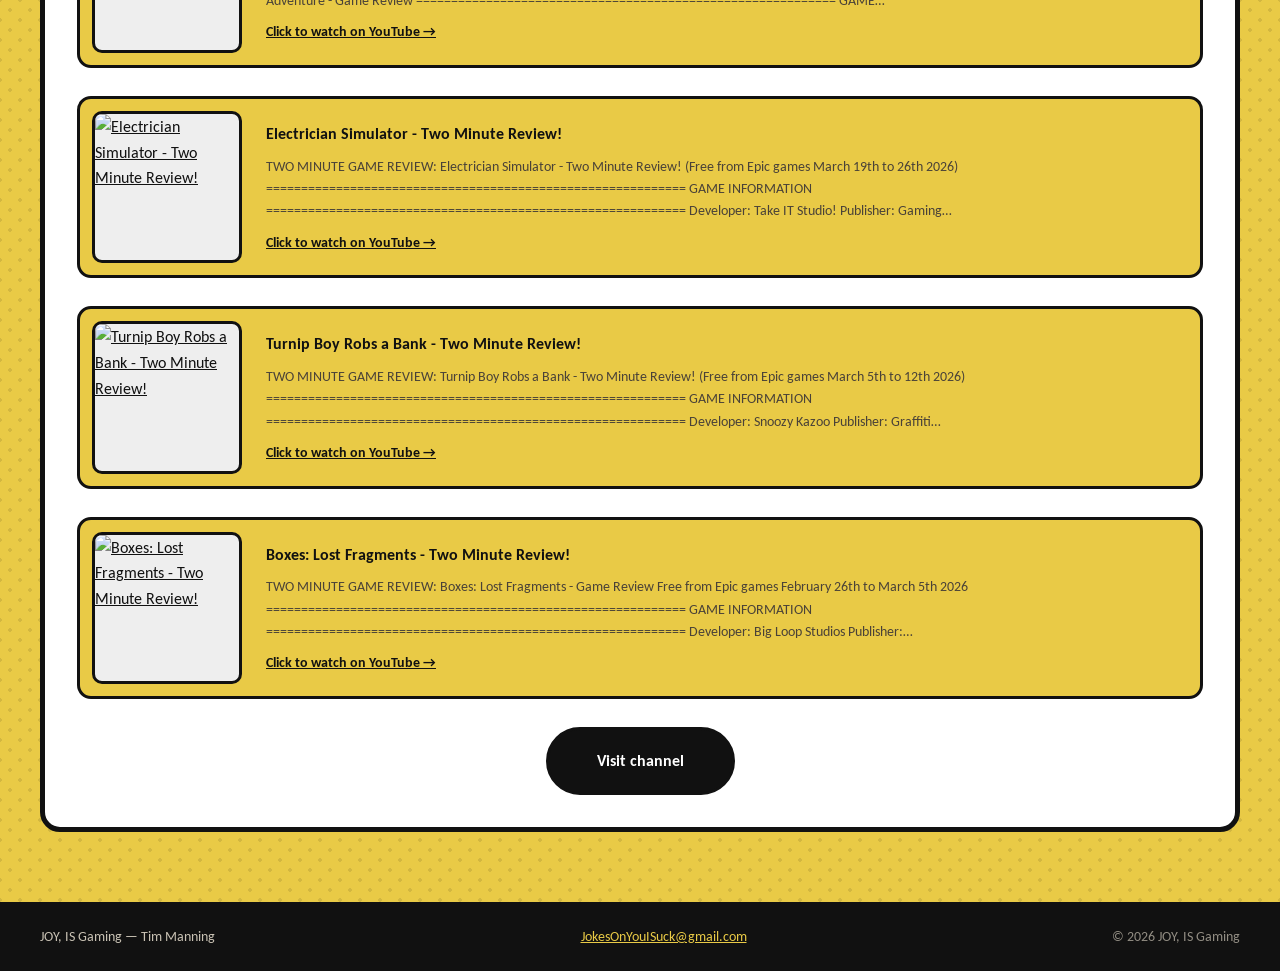
==== commit c840dd43: "rev 2" ====
--- a/index.html
+++ b/index.html
@@ -37,10 +37,10 @@
 
       <span class="badge">Project page</span>
 
-      <h1 class="hero__title">Game Dev. Game enjoyer.</h1>
+      <h1 class="hero__title">Game Dev/Enjoyer</h1>
 
       <div class="recent-bar">
-        <span class="recent-bar__label">Recent:</span>
+        <span class="badge recent-bar__label">Recent</span>
         <div class="recent-bar__items" id="recentItems">
           <a href="#games" class="recent-pill">Game: System Siege RTS</a>
           <!-- video pills get added here by script.js once videos.json loads -->
@@ -120,11 +120,11 @@
         </div>
 
         <div class="yt-card__body">
-          <div class="video-grid" id="videoGrid">
+          <div class="video-list" id="videoGrid">
             <!-- filled in by script.js from data/videos.json -->
             <p class="video-grid__empty" id="videoGridEmpty">nothing synced yet — run the video-fetch action once, this'll fill in after</p>
           </div>
-          <a href="https://www.youtube.com/@YourTimeMatters" class="btn btn--dark">Subscribe on YouTube</a>
+          <a href="https://www.youtube.com/@YourTimeMatters" class="btn btn--dark">Visit channel</a>
         </div>
       </article>
     </div>
@@ -147,5 +147,6 @@
 </div>
 
 <script src="script.js"></script>
+<div class="rev-tag">rev 2</div>
 </body>
 </html>
--- a/styles.css
+++ b/styles.css
@@ -4,7 +4,6 @@
 :root{
   /* studio shell (JOY, IS Gaming brand) */
   --yellow: #e9ca46;
-  --yellow-dot: #d9b93a;
   --ink: #111111;
   --paper: #ffffff;
   --muted: #4a4238;
@@ -29,9 +28,12 @@
 
 body{
   margin:0;
-  background: var(--yellow);
-  background-image: radial-gradient(var(--yellow-dot) 1.5px, transparent 1.5px);
-  background-size: 22px 22px;
+  background-color: var(--yellow);
+  background-image:
+    radial-gradient(rgba(17,17,17,.10) 2px, transparent 2px),
+    radial-gradient(rgba(17,17,17,.10) 2px, transparent 2px);
+  background-size: 20px 20px, 20px 20px;
+  background-position: 0 0, 10px 10px;
   color: var(--ink);
   font-family: var(--font-brand);
   line-height: 1.6;
@@ -64,6 +66,154 @@
 /* =============================================================
    SHARED
    ============================================================= */
+.section-heading{
+  display:inline-block;
+  font-family: var(--font-brand);
+  font-weight:700;
+  font-size: 1.9rem;
+  letter-spacing: 2px;
+  text-transform: uppercase;
+  color: var(--yellow);
+  background: var(--ink);
+  padding: 16px 44px;
+  border-radius: 999px;
+  margin: 0 0 8px;
+}
+
+.section-sub{
+  color: var(--muted);
+  font-size: 1.05rem;
+  margin: 16px 0 30px;
+}
+
+.btn{
+  display:inline-block;
+  font-family: var(--font-brand);
+  font-weight:700;
+  font-size: 1rem;
+  text-decoration:none;
+  padding: 18px 48px;
+  border-radius: 999px;
+  border: 3px solid var(--ink);
+  cursor:pointer;
+  transition: transform .15s ease, box-shadow .15s ease;
+}
+
+.btn--primary{
+  color: var(--paper);
+  background: var(--game-navy);
+  border-color: var(--game-blue);
+}
+.btn--primary:hover{ opacity:.9; }
+
+.btn--disabled{
+  color: var(--game-muted-2);
+  background: transparent;
+  border: 3px dashed var(--game-muted-2);
+  cursor: default;
+}
+
+.btn--ghost{
+  color: var(--game-blue);
+  background: transparent;
+  border: 3px solid var(--game-blue);
+  padding: 12px 30px;
+  font-size: .9rem;
+}
+.btn--ghost:hover{ background: rgba(102,153,230,.12); }
+
+.btn--dark{
+  color: var(--paper);
+  background: var(--ink);
+}
+.btn--dark:hover{ opacity:.85; }
+
+/* =============================================================
+   NAV
+   ============================================================= */
+.nav{
+  position: sticky; top:0; z-index:50;
+  background: var(--yellow);
+  border-bottom: 4px solid var(--ink);
+}
+.nav__inner{
+  display:flex; align-items:center; justify-content:space-between;
+  padding: 20px 0;
+}
+.nav__brand{
+  font-family: var(--font-brand);
+  font-weight:700;
+  font-size: 1.2rem;
+  color: var(--ink);
+  text-decoration:none;
+}
+.nav__links{ display:flex; gap: 32px; }
+.nav__links a{
+  font-family: var(--font-brand);
+  font-weight:700;
+  font-size:1rem;
+  color: var(--ink);
+  text-decoration:none;
+  border-bottom: 3px solid transparent;
+  padding-bottom: 2px;
+  transition: border-color .2s ease;
+}
+.nav__links a:hover{ border-color: var(--ink); }
+
+/* =============================================================
+   RECENT BAR
+   ============================================================= */
+.recent-bar{
+  text-align:center;
+  margin-top: 36px;
+}
+.recent-bar__label{
+  display:inline-block;
+  margin-bottom: 16px;
+}
+.recent-bar__items{
+  display:flex; flex-wrap:wrap; justify-content:center;
+  gap: 10px;
+}
+.recent-pill{
+  font-size: .82rem;
+  font-weight:700;
+  color: var(--ink);
+  text-decoration:none;
+  background: var(--yellow);
+  border: 2px solid var(--ink);
+  border-radius: 999px;
+  padding: 6px 16px;
+  transition: opacity .2s ease;
+}
+.recent-pill:hover{ opacity:.7; }
+
+/* =============================================================
+   HERO
+   ============================================================= */
+.hero{
+  padding: 48px 0 56px;
+  text-align:center;
+}
+.hero__logo{
+  max-width: 100%;
+  margin: 0 auto;
+  border: 5px solid var(--ink);
+  border-radius: 8px;
+  overflow:hidden;
+  line-height:0;
+  background: var(--paper);
+}
+.hero__logo img{ width:100%; }
+.hero__logo-fallback{ display:none; }
+.hero__logo--empty img{ display:none; }
+.hero__logo--empty .hero__logo-fallback{
+  display:block;
+  padding: 36px 20px;
+  color: var(--muted);
+  font-size: .85rem;
+}
+
 .badge{
   display:inline-block;
   font-weight:700;
@@ -74,179 +224,27 @@
   background: var(--ink);
   padding: 8px 22px;
   border-radius: 999px;
-  margin-bottom: 24px;
-}
-
-.section-heading{
-  font-family: var(--font-brand);
-  font-weight:700;
-  font-size: 2.4rem;
-  margin: 0 0 6px;
-  display:inline-block;
-  border-bottom: 6px solid var(--ink);
-  padding-bottom: 6px;
-}
-.games .section-heading, .youtube .section-heading{ display:block; }
-
-.section-sub{
-  color: var(--muted);
-  font-size: 1.05rem;
-  margin: 16px 0 30px;
-}
-
-.btn{
-  display:inline-block;
-  font-family: var(--font-brand);
-  font-weight:700;
-  font-size: 1rem;
-  text-decoration:none;
-  padding: 18px 48px;
-  border-radius: 999px;
-  border: 3px solid var(--ink);
-  cursor:pointer;
-  transition: transform .15s ease, box-shadow .15s ease;
-}
-
-.btn--primary{
-  color: var(--paper);
-  background: var(--game-navy);
-  border-color: var(--game-blue);
-}
-.btn--primary:hover{ opacity:.9; }
-
-.btn--disabled{
-  color: var(--game-muted-2);
-  background: transparent;
-  border: 3px dashed var(--game-muted-2);
-  cursor: default;
-}
-
-.btn--ghost{
-  color: var(--game-blue);
-  background: transparent;
-  border: 3px solid var(--game-blue);
-  padding: 12px 30px;
-  font-size: .9rem;
-}
-.btn--ghost:hover{ background: rgba(102,153,230,.12); }
-
-.btn--dark{
-  color: var(--paper);
-  background: var(--ink);
-}
-.btn--dark:hover{ opacity:.85; }
-
-/* =============================================================
-   NAV
-   ============================================================= */
-.nav{
-  position: sticky; top:0; z-index:50;
-  background: var(--yellow);
-  border-bottom: 4px solid var(--ink);
-}
-.nav__inner{
-  display:flex; align-items:center; justify-content:space-between;
-  padding: 20px 0;
-}
-.nav__brand{
-  font-family: var(--font-brand);
-  font-weight:700;
-  font-size: 1.2rem;
-  color: var(--ink);
-  text-decoration:none;
-}
-.nav__links{ display:flex; gap: 32px; }
-.nav__links a{
-  font-family: var(--font-brand);
-  font-weight:700;
-  font-size:1rem;
-  color: var(--ink);
-  text-decoration:none;
-  border-bottom: 3px solid transparent;
-  padding-bottom: 2px;
-  transition: border-color .2s ease;
-}
-.nav__links a:hover{ border-color: var(--ink); }
-
-/* =============================================================
-   RECENT BAR
-   ============================================================= */
-.recent-bar{
-  background: var(--ink);
-  overflow-x:auto;
-}
-.recent-bar__inner{
-  display:flex; align-items:center; gap: 14px;
-  padding: 10px 0;
-  white-space: nowrap;
-}
-.recent-bar__label{
-  font-weight:700;
-  font-size: .82rem;
-  letter-spacing: 1px;
-  text-transform:uppercase;
-  color: var(--yellow);
-  flex-shrink:0;
-}
-.recent-bar__items{
-  display:flex; gap: 10px;
-  overflow-x:auto;
-}
-.recent-pill{
-  flex-shrink:0;
-  font-size: .82rem;
-  font-weight:700;
-  color: var(--paper);
-  text-decoration:none;
-  background: rgba(255,255,255,.08);
-  border: 1px solid rgba(255,255,255,.25);
-  border-radius: 999px;
-  padding: 6px 16px;
-  transition: background .2s ease;
-}
-.recent-pill:hover{ background: rgba(255,255,255,.18); }
-
-/* =============================================================
-   HERO
-   ============================================================= */
-.hero{
-  padding: 56px 0 64px;
-  text-align:center;
-}
-.hero__logo{
-  max-width: 240px;
-  margin: 0 auto 28px;
-}
-.hero__logo-fallback{ display:none; }
-.hero__logo--empty img{ display:none; }
-.hero__logo--empty .hero__logo-fallback{
-  display:block;
-  padding: 36px 20px;
-  border: 4px solid var(--ink);
-  border-radius: 14px;
-  background: var(--paper);
-  color: var(--muted);
-  font-size: .85rem;
+  margin: 24px 0 20px;
 }
 
 .hero__title{
   font-family: var(--font-brand);
   font-weight:700;
-  font-size: clamp(2.2rem, 5.5vw, 3.4rem);
+  font-size: clamp(2rem, 5vw, 3rem);
   line-height:1.15;
-  margin: 0 0 18px;
-}
-.hero__sub{
-  color: var(--muted);
-  font-size: 1.1rem;
-  max-width: 480px;
-  margin: 0 auto;
+  margin: 0;
 }
 
 /* =============================================================
    GAMES SECTION + GAME CARD (System Siege RTS's own identity)
    ============================================================= */
 .games{ padding: 20px 0 64px; text-align:center; }
+
+.game-list{
+  display:flex;
+  flex-direction:column;
+  gap: 48px;
+}
 
 .game-card{
   text-align:left;
@@ -284,43 +282,9 @@
 .game-card__copy p{ margin: 0 0 12px; font-family: var(--font-brand); font-size: 1rem; }
 
 .game-card__ctas{
-  display:flex; flex-wrap:wrap; gap: 16px;
+  display:flex; flex-wrap:wrap; justify-content:center; gap: 16px;
   margin: 24px 0 36px;
-}
-
-.steps{
-  list-style:none;
-  display:grid;
-  grid-template-columns: repeat(3, 1fr);
-  gap: 16px;
-  margin: 0 0 32px;
-  padding:0;
-}
-.steps li{
-  background: var(--game-panel);
-  border: 1px solid rgba(102,153,230,.25);
-  border-radius: 12px;
-  padding: 18px;
-}
-.steps__num{
-  display:block;
-  font-weight:700;
-  color: var(--game-orange);
-  font-size: .9rem;
-  letter-spacing:1px;
-  margin-bottom: 6px;
-}
-.steps__label{
-  display:block;
-  font-weight:600;
-  font-size: 1rem;
-  margin-bottom: 4px;
-}
-.steps__desc{
-  display:block;
-  font-family: var(--font-brand);
-  color: var(--game-muted);
-  font-size: .88rem;
+  text-align:center;
 }
 
 .shots{
@@ -390,15 +354,14 @@
 
 .yt-card__body{ padding: 28px 32px 32px; text-align:center; }
 
-.video-grid{
-  display:grid;
-  grid-template-columns: repeat(3, 1fr);
-  gap: 16px;
+.video-list{
+  display:flex;
+  flex-direction:column;
+  gap: 28px;
   margin: 0 0 28px;
   text-align:left;
 }
 .video-grid__empty{
-  grid-column: 1 / -1;
   text-align:center;
   color: var(--muted);
   font-size: .9rem;
@@ -407,45 +370,76 @@
   border-radius: 10px;
 }
 
-.video-card{
+.video-row{
+  display:flex;
+  gap: 12px;
+  padding: 12px;
+  border: 3px solid var(--ink);
+  border-radius: 14px;
+  background: var(--yellow);
+  scroll-margin-top: 90px;
+  transition: border-color .15s ease;
+}
+.video-row:hover{ border-color: var(--game-blue); }
+
+.video-row__thumb{
+  flex: 0 0 150px;
   display:block;
-  text-decoration:none;
+  aspect-ratio: 16/9;
+  border: 3px solid var(--ink);
+  border-radius: 10px;
+  overflow:hidden;
+  background:#eee;
+}
+.video-row__thumb img{ width:100%; height:100%; object-fit:cover; }
+
+.video-row__content{
+  flex:1;
+  min-width:0;
+  border-radius: 10px;
+  padding: 10px 12px;
+  display:flex;
+  flex-direction:column;
+  justify-content:center;
+}
+.video-row__title{
+  font-size: 1rem;
+  font-weight:700;
+  margin: 0 0 8px;
+}
+.video-row__desc{
+  font-size: .9rem;
+  line-height:1.55;
+  color: var(--muted);
+  margin: 0 0 10px;
+}
+.video-row__watch{
+  align-self:flex-start;
+  font-size: .85rem;
+  font-weight:700;
   color: var(--ink);
-  border: 2px solid var(--ink);
-  border-radius: 12px;
-  overflow:hidden;
-  background: var(--paper);
-  transition: transform .15s ease;
-}
-.video-card:hover{ transform: translateY(-3px); }
-.video-card__thumb{
-  position:relative;
-  width:100%;
-  aspect-ratio: 16/9;
-  background: #eee;
-  overflow:hidden;
-}
-.video-card__thumb img{ width:100%; height:100%; object-fit:cover; }
-.video-card__title{
-  padding: 12px 14px;
-  font-size: .92rem;
-  font-weight:700;
-  line-height:1.35;
-}
+  text-decoration: underline;
+}
+.video-row__watch:hover{ opacity:.7; }
 
 /* =============================================================
    FOOTER
    ============================================================= */
 .footer{
-  text-align:center;
-  padding: 40px 0 52px;
+  padding: 24px 0;
   background: var(--ink);
   color: #c9c2b4;
   font-size: .85rem;
 }
-.footer p{ margin: 0 0 8px; }
+.footer__inner{
+  display:flex;
+  align-items:center;
+  justify-content:space-between;
+  gap: 16px;
+}
+.footer p{ margin:0; }
 .footer a{ color: var(--yellow); }
-.footer__copyright{ margin-top: 14px; opacity:.7; }
+.footer__copyright{ opacity:.7; text-align:right; }
 
 /* =============================================================
    LIGHTBOX
@@ -475,17 +469,35 @@
 }
 
 /* =============================================================
+   REV TAG
+   ============================================================= */
+.rev-tag{
+  position: fixed;
+  bottom: 10px;
+  right: 12px;
+  font-size: .7rem;
+  color: rgba(17,17,17,.4);
+  background: rgba(255,255,255,.6);
+  padding: 2px 8px;
+  border-radius: 6px;
+  pointer-events: none;
+  z-index: 999;
+}
+
+/* =============================================================
    RESPONSIVE
    ============================================================= */
 @media (max-width: 720px){
-  .steps{ grid-template-columns: 1fr; }
   .shots{ grid-template-columns: repeat(2, 1fr); }
-  .video-grid{ grid-template-columns: 1fr; }
+  .video-row{ flex-direction:column; padding: 16px; gap: 16px; }
+  .video-row__thumb{ flex-basis:auto; width:100%; }
   .nav__links{ gap:18px; }
   .game-card__ctas{ flex-direction:column; }
   .game-card__ctas .btn{ text-align:center; }
   .game-card__footer-row{ flex-direction:column; align-items:flex-start; }
   .btn{ padding: 16px 30px; }
+  .footer__inner{ flex-direction:column; text-align:center; }
+  .footer__copyright{ text-align:center; }
 }
 
 /* =============================================================
@@ -493,4 +505,4 @@
    ============================================================= */
 @media (prefers-reduced-motion: reduce){
   html{ scroll-behavior:auto; }
-}
+}
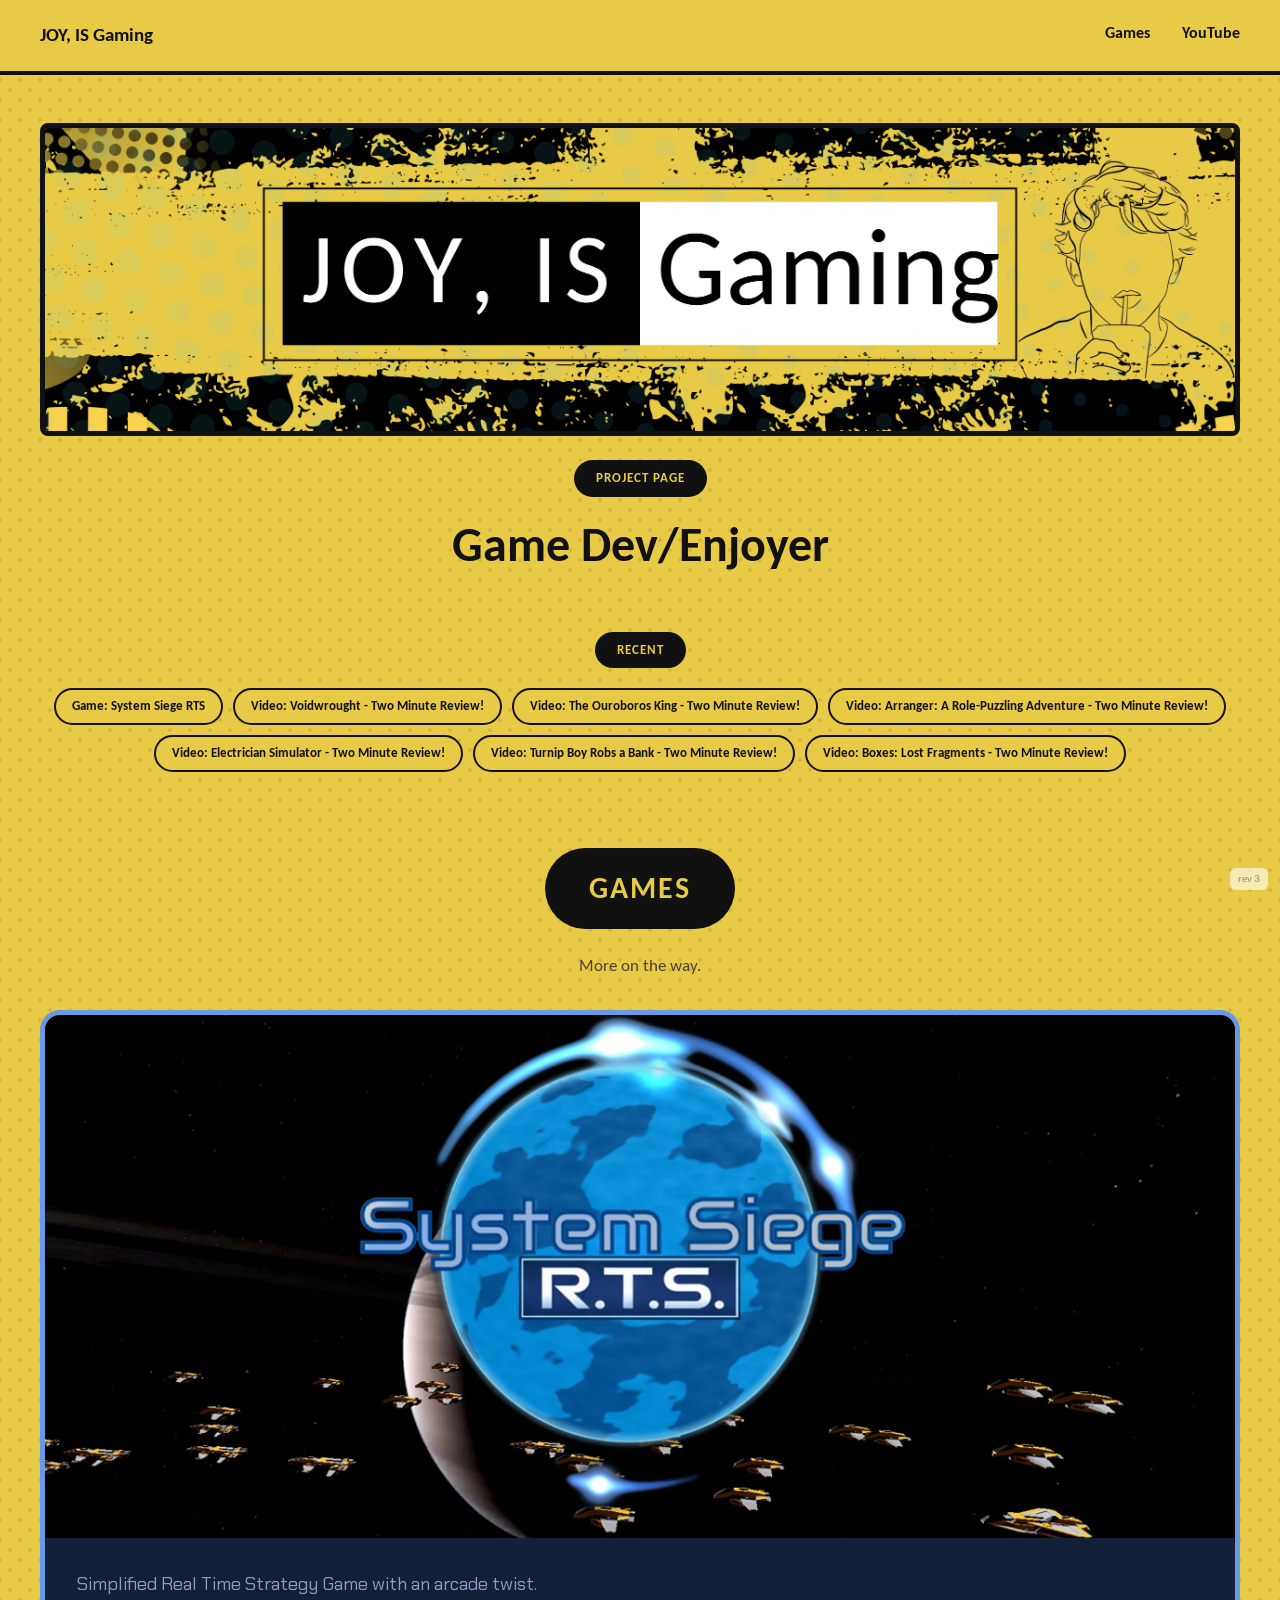
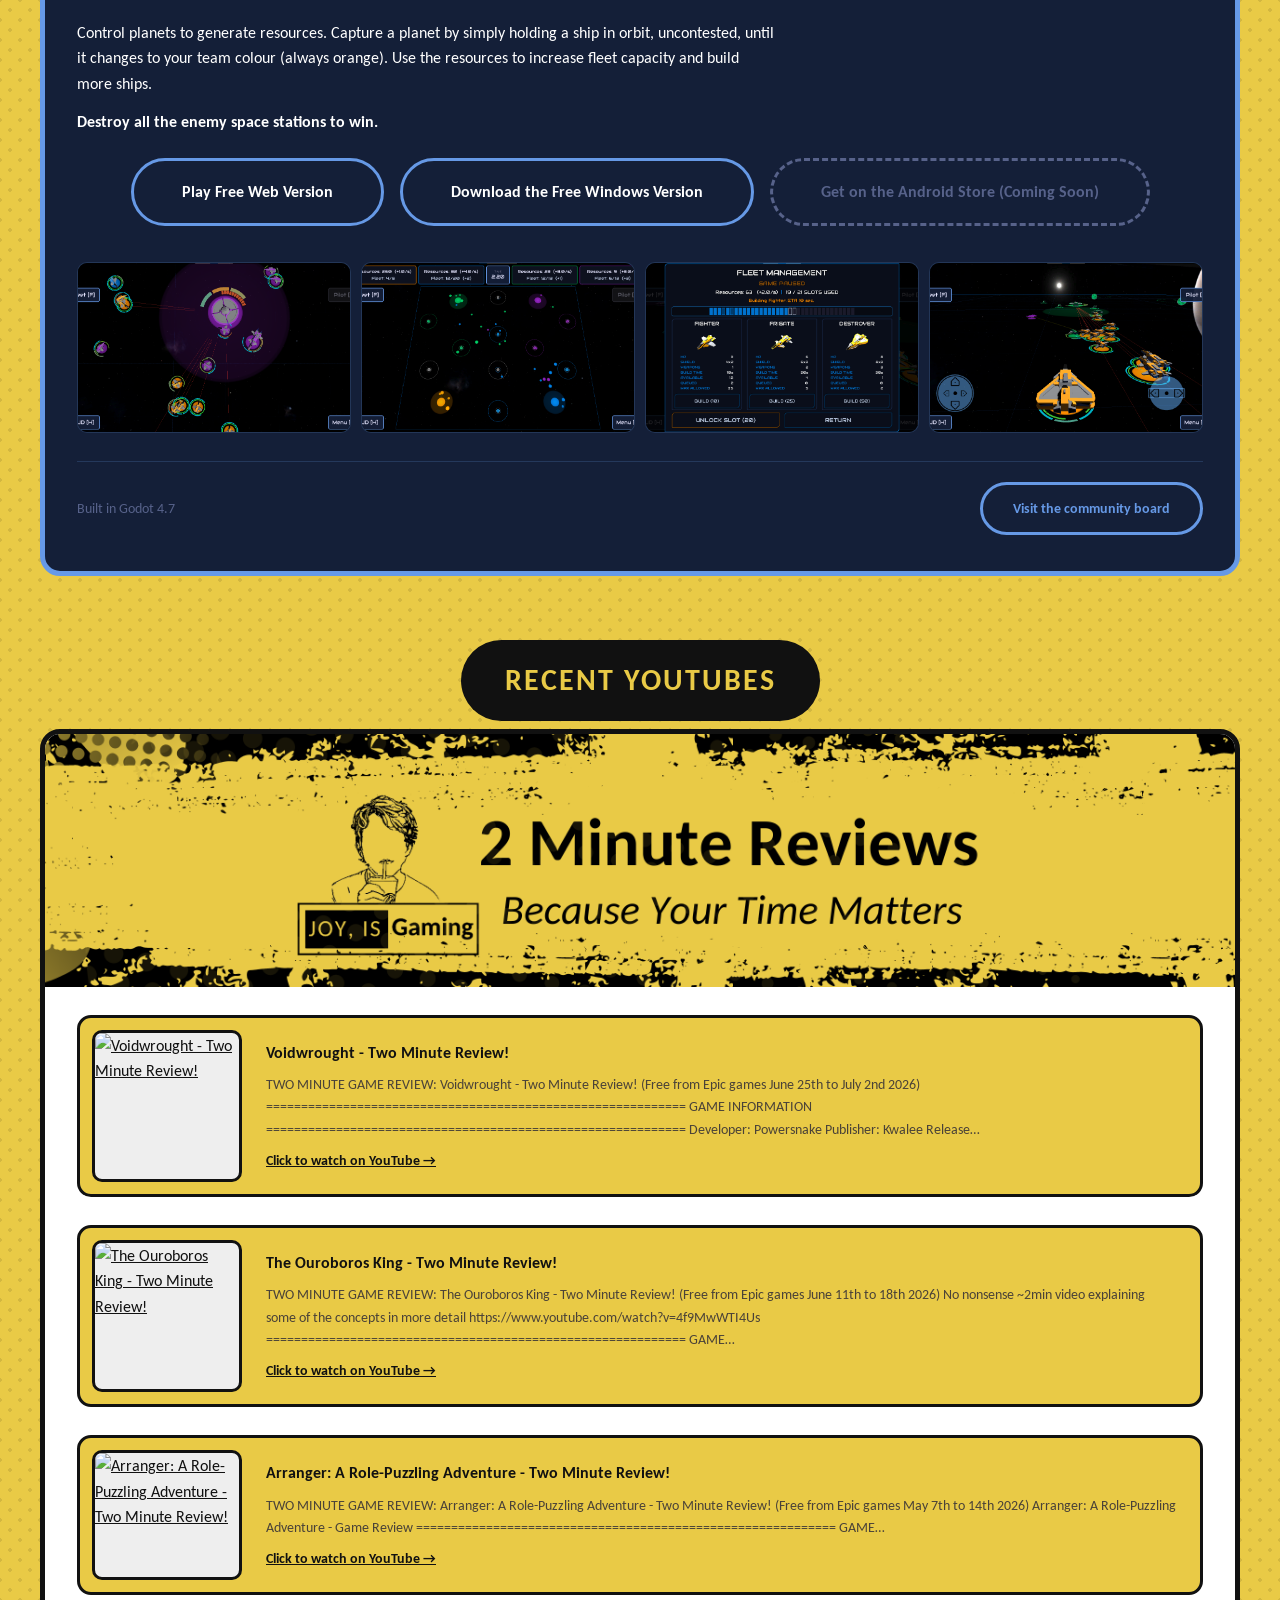
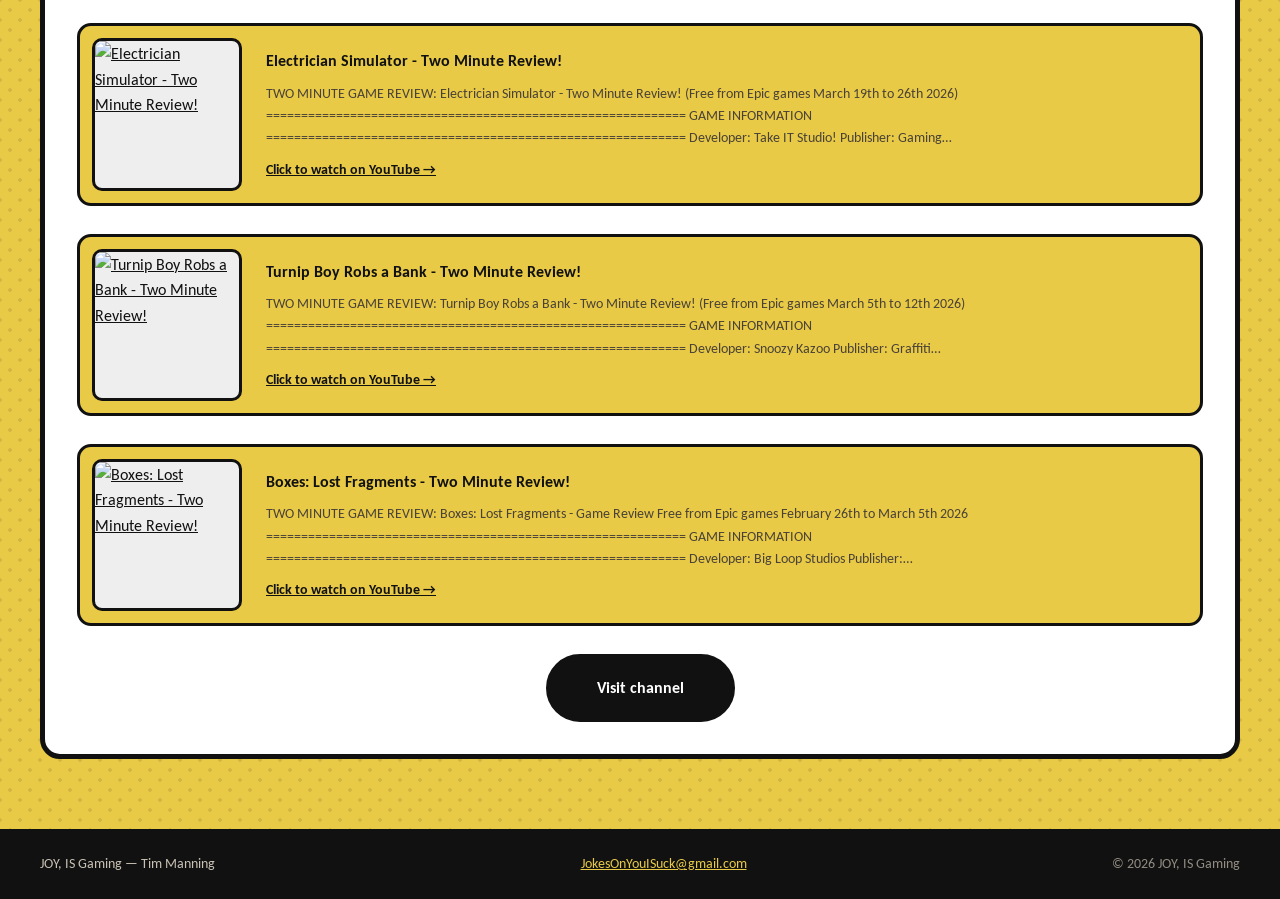
==== commit a8292155: "Add files via upload" ====
--- a/index.html
+++ b/index.html
@@ -110,7 +110,6 @@
   <section class="youtube" id="youtube">
     <div class="wrap">
       <h2 class="section-heading">Recent YouTubes</h2>
-      <p class="section-sub">2 minute game reviews — because your time matters.</p>
 
       <article class="yt-card">
         <div class="yt-card__banner">
@@ -147,6 +146,6 @@
 </div>
 
 <script src="script.js"></script>
-<div class="rev-tag">rev 2</div>
+<div class="rev-tag">rev 3</div>
 </body>
 </html>
--- a/styles.css
+++ b/styles.css
@@ -247,6 +247,7 @@
 }
 
 .game-card{
+  width:100%;
   text-align:left;
   background: var(--game-navy);
   border: 5px solid var(--game-blue);
@@ -332,6 +333,7 @@
 .youtube{ padding: 0 0 70px; text-align:center; }
 
 .yt-card{
+  width:100%;
   text-align:left;
   background: var(--paper);
   border: 5px solid var(--ink);
@@ -505,4 +507,4 @@
    ============================================================= */
 @media (prefers-reduced-motion: reduce){
   html{ scroll-behavior:auto; }
-}+}
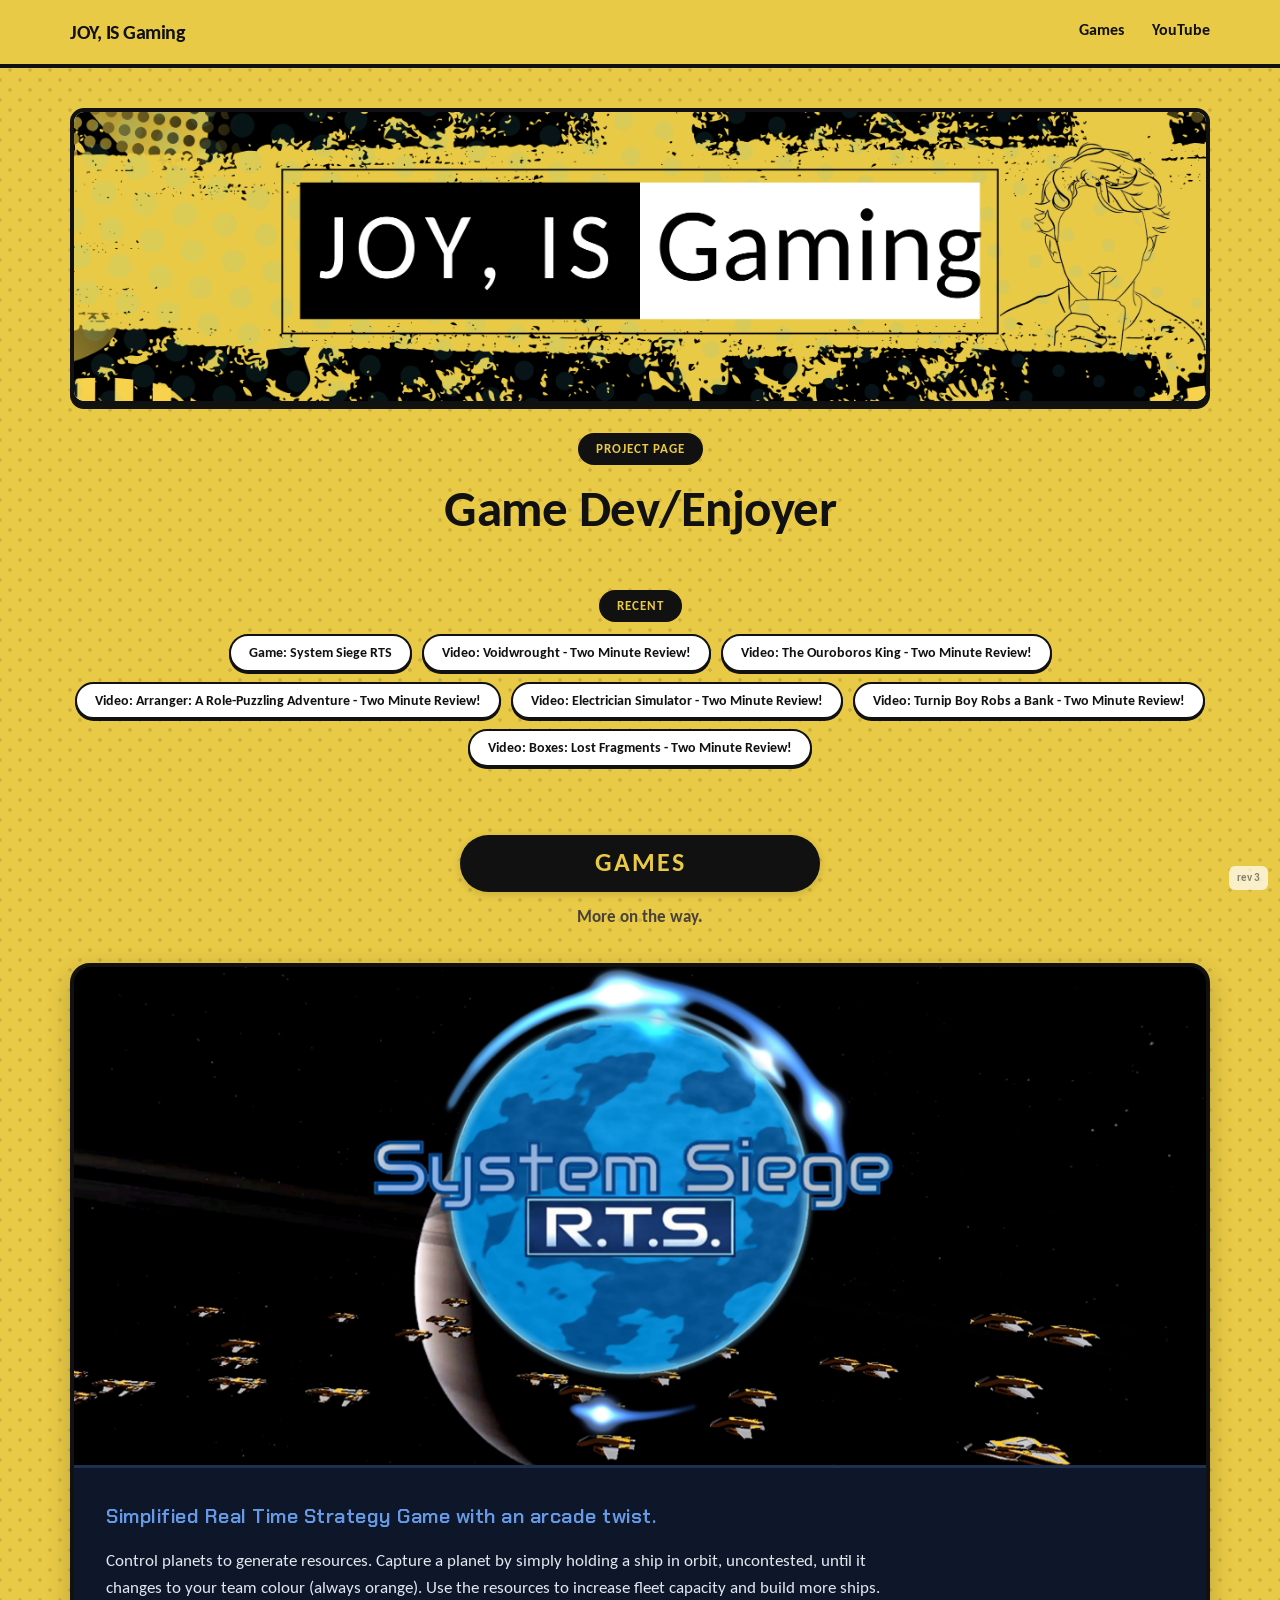
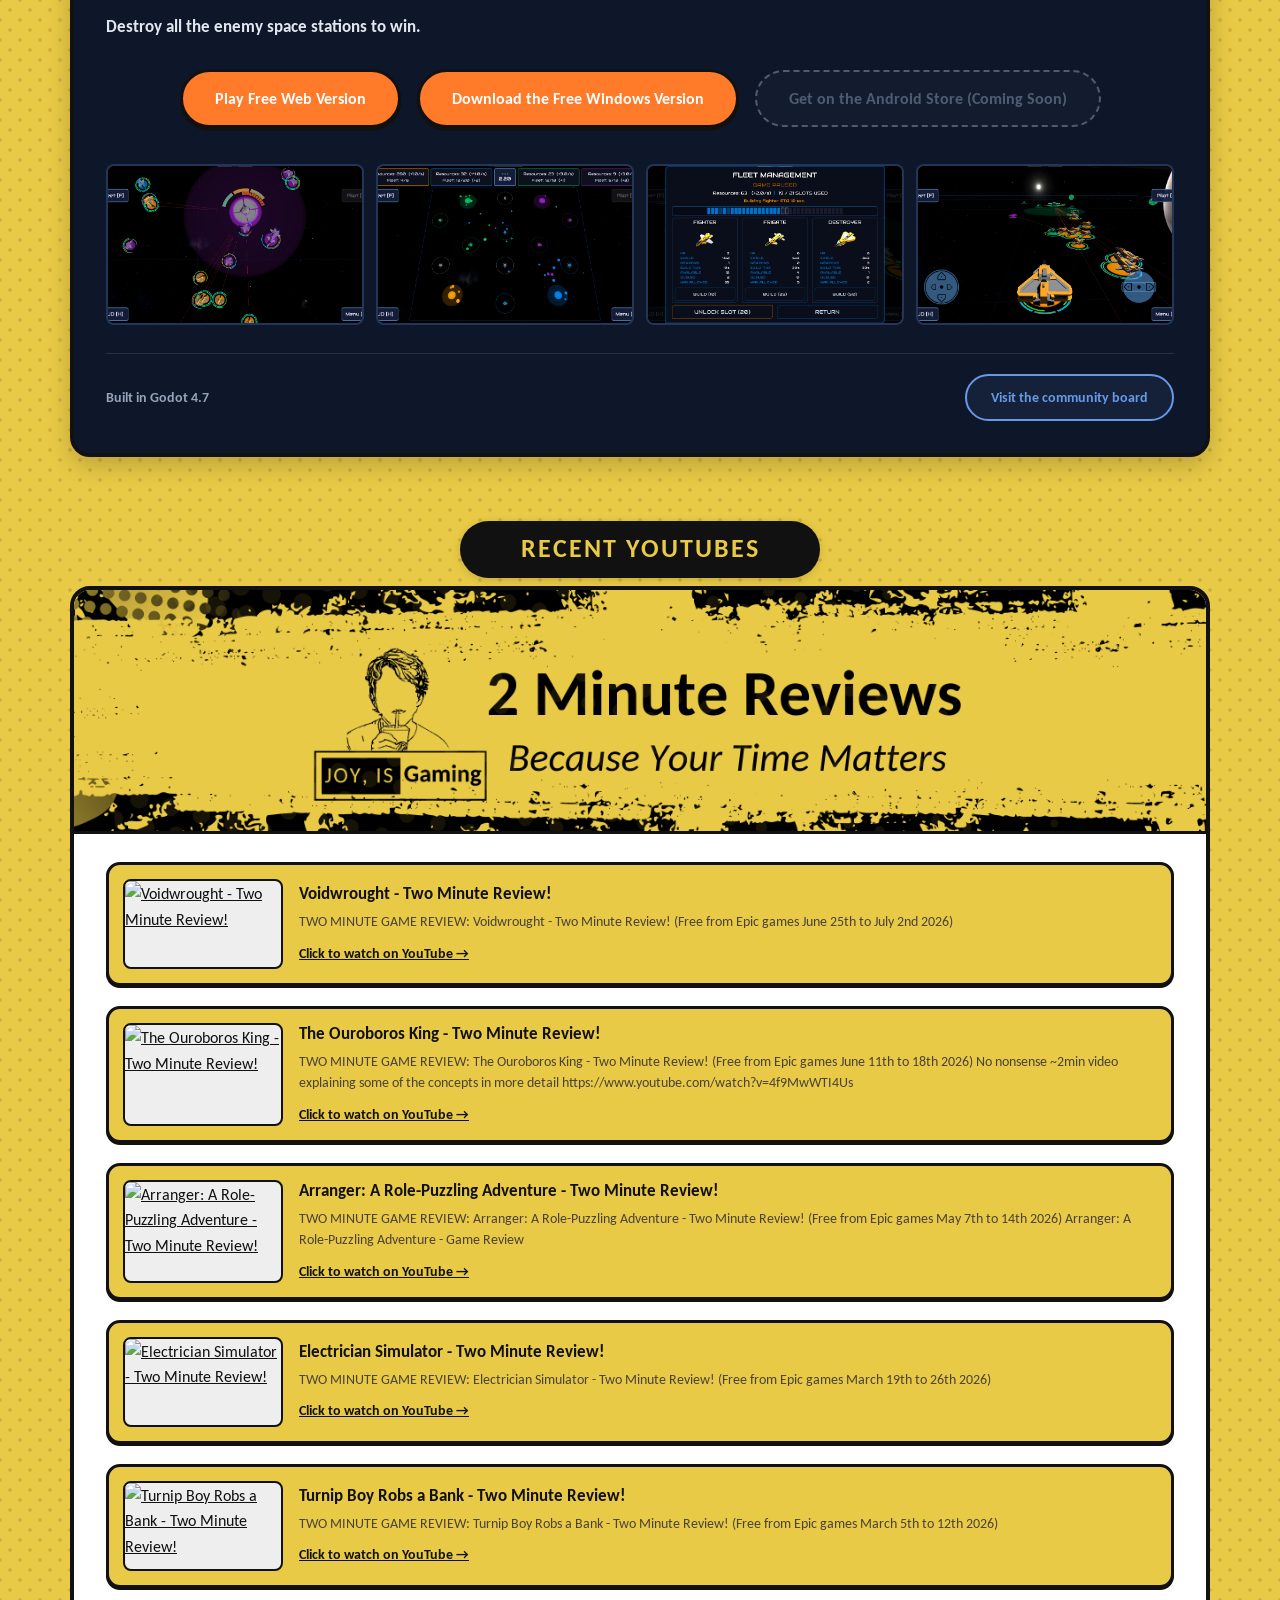
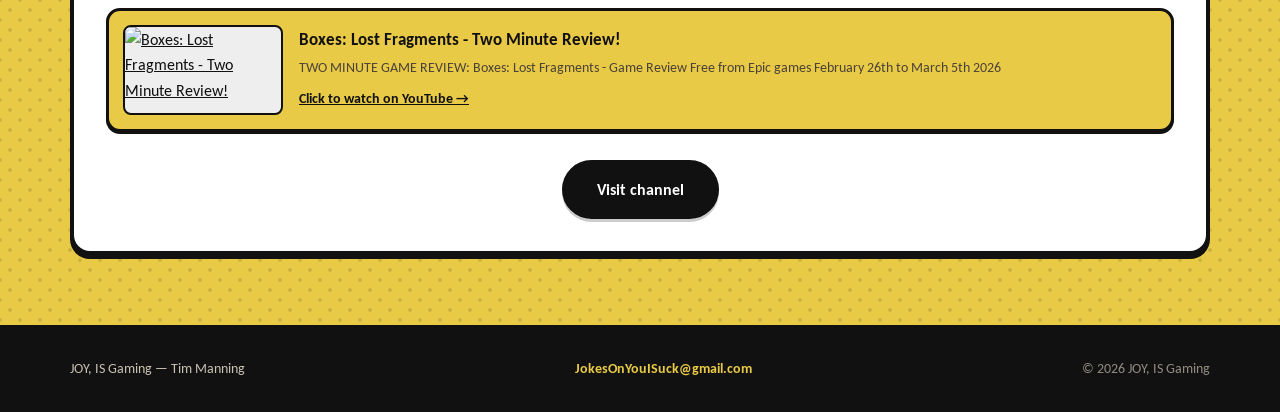
==== commit dc69674c: "Update index.html" ====
--- a/index.html
+++ b/index.html
@@ -3,7 +3,7 @@
 <head>
 <meta charset="UTF-8">
 <meta name="viewport" content="width=device-width, initial-scale=1.0">
-<title>JOY, IS Gaming — Tim Manning's project page</title>
+<title>JOY, IS Gaming — Tim M's project page</title>
 <meta name="description" content="JOY, IS Gaming — a solo developer's project page. Currently building System Siege RTS, and reviewing games on YouTube.">
 <link rel="preconnect" href="https://fonts.googleapis.com">
 <link rel="preconnect" href="https://fonts.gstatic.com" crossorigin>
--- a/styles.css
+++ b/styles.css
@@ -1,510 +1,800 @@
-/* =============================================================
-   TOKENS
-   ============================================================= */
-:root{
-  /* studio shell (JOY, IS Gaming brand) */
-  --yellow: #e9ca46;
-  --ink: #111111;
-  --paper: #ffffff;
-  --muted: #4a4238;
-
-  /* game card (System Siege RTS's own product identity) */
-  --game-navy: #141F38;
-  --game-blue: #6699E6;
-  --game-orange: #ff7a29;
-  --game-muted: #8b9bc0;
-  --game-muted-2: #57628a;
-  --game-panel: #0d1526;
-
-  --font-brand: 'Carlito', Calibri, sans-serif;
-  --font-game-display: 'Chakra Petch', sans-serif;
-  --font-game-logo: 'Audiowide', sans-serif;
-
-  --radius: 20px;
-}
-
-*{ box-sizing: border-box; }
-html{ scroll-behavior: smooth; }
-
-body{
-  margin:0;
-  background-color: var(--yellow);
-  background-image:
-    radial-gradient(rgba(17,17,17,.10) 2px, transparent 2px),
-    radial-gradient(rgba(17,17,17,.10) 2px, transparent 2px);
-  background-size: 20px 20px, 20px 20px;
-  background-position: 0 0, 10px 10px;
-  color: var(--ink);
-  font-family: var(--font-brand);
-  line-height: 1.6;
-  -webkit-font-smoothing: antialiased;
-}
-
-img{ max-width:100%; display:block; }
-
-.sr-only{
-  position:absolute; width:1px; height:1px;
-  padding:0; margin:-1px; overflow:hidden;
-  clip:rect(0,0,0,0); white-space:nowrap; border:0;
-}
-
-.skip-link{
-  position:absolute; left:-999px; top:0;
-  background:var(--ink); color:var(--yellow); padding:10px 16px; z-index:100;
-}
-.skip-link:focus{ left:10px; top:10px; }
-
-a{ color: inherit; }
-
-/* shared width system — everything lines up to the same wide column */
-.wrap{
-  width: 95%;
-  max-width: 1200px;
-  margin: 0 auto;
-}
-
-/* =============================================================
-   SHARED
-   ============================================================= */
-.section-heading{
-  display:inline-block;
-  font-family: var(--font-brand);
-  font-weight:700;
-  font-size: 1.9rem;
-  letter-spacing: 2px;
-  text-transform: uppercase;
-  color: var(--yellow);
-  background: var(--ink);
-  padding: 16px 44px;
-  border-radius: 999px;
-  margin: 0 0 8px;
-}
-
-.section-sub{
-  color: var(--muted);
-  font-size: 1.05rem;
-  margin: 16px 0 30px;
-}
-
-.btn{
-  display:inline-block;
-  font-family: var(--font-brand);
-  font-weight:700;
-  font-size: 1rem;
-  text-decoration:none;
-  padding: 18px 48px;
-  border-radius: 999px;
-  border: 3px solid var(--ink);
-  cursor:pointer;
-  transition: transform .15s ease, box-shadow .15s ease;
-}
-
-.btn--primary{
-  color: var(--paper);
-  background: var(--game-navy);
-  border-color: var(--game-blue);
-}
-.btn--primary:hover{ opacity:.9; }
-
-.btn--disabled{
-  color: var(--game-muted-2);
-  background: transparent;
-  border: 3px dashed var(--game-muted-2);
-  cursor: default;
-}
-
-.btn--ghost{
-  color: var(--game-blue);
-  background: transparent;
-  border: 3px solid var(--game-blue);
-  padding: 12px 30px;
-  font-size: .9rem;
-}
-.btn--ghost:hover{ background: rgba(102,153,230,.12); }
-
-.btn--dark{
-  color: var(--paper);
-  background: var(--ink);
-}
-.btn--dark:hover{ opacity:.85; }
-
-/* =============================================================
-   NAV
-   ============================================================= */
-.nav{
-  position: sticky; top:0; z-index:50;
-  background: var(--yellow);
-  border-bottom: 4px solid var(--ink);
-}
-.nav__inner{
-  display:flex; align-items:center; justify-content:space-between;
-  padding: 20px 0;
-}
-.nav__brand{
-  font-family: var(--font-brand);
-  font-weight:700;
-  font-size: 1.2rem;
-  color: var(--ink);
-  text-decoration:none;
-}
-.nav__links{ display:flex; gap: 32px; }
-.nav__links a{
-  font-family: var(--font-brand);
-  font-weight:700;
-  font-size:1rem;
-  color: var(--ink);
-  text-decoration:none;
-  border-bottom: 3px solid transparent;
-  padding-bottom: 2px;
-  transition: border-color .2s ease;
-}
-.nav__links a:hover{ border-color: var(--ink); }
-
-/* =============================================================
-   RECENT BAR
-   ============================================================= */
-.recent-bar{
-  text-align:center;
-  margin-top: 36px;
-}
-.recent-bar__label{
-  display:inline-block;
-  margin-bottom: 16px;
-}
-.recent-bar__items{
-  display:flex; flex-wrap:wrap; justify-content:center;
-  gap: 10px;
-}
-.recent-pill{
-  font-size: .82rem;
-  font-weight:700;
-  color: var(--ink);
-  text-decoration:none;
-  background: var(--yellow);
-  border: 2px solid var(--ink);
-  border-radius: 999px;
-  padding: 6px 16px;
-  transition: opacity .2s ease;
-}
-.recent-pill:hover{ opacity:.7; }
-
-/* =============================================================
-   HERO
-   ============================================================= */
-.hero{
-  padding: 48px 0 56px;
-  text-align:center;
-}
-.hero__logo{
-  max-width: 100%;
-  margin: 0 auto;
-  border: 5px solid var(--ink);
-  border-radius: 8px;
-  overflow:hidden;
-  line-height:0;
-  background: var(--paper);
-}
-.hero__logo img{ width:100%; }
-.hero__logo-fallback{ display:none; }
-.hero__logo--empty img{ display:none; }
-.hero__logo--empty .hero__logo-fallback{
-  display:block;
-  padding: 36px 20px;
-  color: var(--muted);
-  font-size: .85rem;
-}
-
-.badge{
-  display:inline-block;
-  font-weight:700;
-  font-size: .8rem;
-  letter-spacing: 1px;
-  text-transform: uppercase;
-  color: var(--yellow);
-  background: var(--ink);
-  padding: 8px 22px;
-  border-radius: 999px;
-  margin: 24px 0 20px;
-}
-
-.hero__title{
-  font-family: var(--font-brand);
-  font-weight:700;
-  font-size: clamp(2rem, 5vw, 3rem);
-  line-height:1.15;
-  margin: 0;
-}
-
-/* =============================================================
-   GAMES SECTION + GAME CARD (System Siege RTS's own identity)
-   ============================================================= */
-.games{ padding: 20px 0 64px; text-align:center; }
-
-.game-list{
-  display:flex;
-  flex-direction:column;
-  gap: 48px;
-}
-
-.game-card{
-  width:100%;
-  text-align:left;
-  background: var(--game-navy);
-  border: 5px solid var(--game-blue);
-  border-radius: var(--radius);
-  overflow:hidden;
-  font-family: var(--font-game-display);
-  color: var(--paper);
-}
-
-.game-card__media{ position:relative; line-height:0; }
-.game-card__media img{ width:100%; }
-.game-card__media-fallback{ display:none; }
-.game-card__media--empty img{ display:none; }
-.game-card__media--empty .game-card__media-fallback{
-  display:block;
-  padding: 70px 20px;
-  text-align:center;
-  background: var(--game-panel);
-  color: var(--game-muted-2);
-  font-size: .85rem;
-}
-
-.game-card__body{ padding: 32px 32px 36px; }
-
-.game-card__tagline{
-  font-size: 1.15rem;
-  color: var(--game-muted);
-  margin: 0 0 20px;
-  max-width: 700px;
-}
-
-.game-card__copy{ max-width: 700px; }
-.game-card__copy p{ margin: 0 0 12px; font-family: var(--font-brand); font-size: 1rem; }
-
-.game-card__ctas{
-  display:flex; flex-wrap:wrap; justify-content:center; gap: 16px;
-  margin: 24px 0 36px;
-  text-align:center;
-}
-
-.shots{
-  display:grid;
-  grid-template-columns: repeat(4, 1fr);
-  gap: 10px;
-  margin: 0 0 28px;
-}
-.shots__item{
-  aspect-ratio: 16/10;
-  border-radius: 10px;
-  overflow:hidden;
-  border: 1px solid rgba(102,153,230,.25);
-  background: var(--game-panel);
-  padding:0;
-  cursor: zoom-in;
-  transition: transform .15s ease, border-color .15s ease;
-}
-.shots__item:hover{ transform: scale(1.03); border-color: var(--game-blue); }
-.shots__item img{ width:100%; height:100%; object-fit:cover; }
-.shots__item--empty{
-  display:flex; align-items:center; justify-content:center;
-  color: var(--game-muted-2); font-size: .72rem; text-align:center; padding: 8px;
-  font-family: var(--font-brand);
-  cursor:default;
-}
-.shots__item--empty:hover{ transform:none; border-color: rgba(102,153,230,.25); }
-.shots__item--empty img{ display:none; }
-
-.game-card__footer-row{
-  display:flex; flex-wrap:wrap; align-items:center; justify-content:space-between; gap:16px;
-  padding-top: 20px;
-  border-top: 1px solid rgba(102,153,230,.2);
-}
-.game-card__built-with{
-  font-family: var(--font-brand);
-  color: var(--game-muted-2);
-  font-size: .85rem;
-  margin:0;
-}
-
-/* =============================================================
-   YOUTUBE SECTION + CARD
-   ============================================================= */
-.youtube{ padding: 0 0 70px; text-align:center; }
-
-.yt-card{
-  width:100%;
-  text-align:left;
-  background: var(--paper);
-  border: 5px solid var(--ink);
-  border-radius: var(--radius);
-  overflow:hidden;
-}
-
-.yt-card__banner{ position:relative; line-height:0; }
-.yt-card__banner img{ width:100%; }
-.yt-card__banner-fallback{ display:none; }
-.yt-card__banner--empty img{ display:none; }
-.yt-card__banner--empty .yt-card__banner-fallback{
-  display:block;
-  padding: 50px 20px;
-  text-align:center;
-  background: #f2f2f2;
-  color: var(--muted);
-  font-size: .85rem;
-}
-
-.yt-card__body{ padding: 28px 32px 32px; text-align:center; }
-
-.video-list{
-  display:flex;
-  flex-direction:column;
-  gap: 28px;
-  margin: 0 0 28px;
-  text-align:left;
-}
-.video-grid__empty{
-  text-align:center;
-  color: var(--muted);
-  font-size: .9rem;
-  padding: 30px 10px;
-  border: 1px dashed #ccc;
-  border-radius: 10px;
-}
-
-.video-row{
-  display:flex;
-  gap: 12px;
-  padding: 12px;
-  border: 3px solid var(--ink);
-  border-radius: 14px;
-  background: var(--yellow);
-  scroll-margin-top: 90px;
-  transition: border-color .15s ease;
-}
-.video-row:hover{ border-color: var(--game-blue); }
-
-.video-row__thumb{
-  flex: 0 0 150px;
-  display:block;
-  aspect-ratio: 16/9;
-  border: 3px solid var(--ink);
-  border-radius: 10px;
-  overflow:hidden;
-  background:#eee;
-}
-.video-row__thumb img{ width:100%; height:100%; object-fit:cover; }
-
-.video-row__content{
-  flex:1;
-  min-width:0;
-  border-radius: 10px;
-  padding: 10px 12px;
-  display:flex;
-  flex-direction:column;
-  justify-content:center;
-}
-.video-row__title{
-  font-size: 1rem;
-  font-weight:700;
-  margin: 0 0 8px;
-}
-.video-row__desc{
-  font-size: .9rem;
-  line-height:1.55;
-  color: var(--muted);
-  margin: 0 0 10px;
-}
-.video-row__watch{
-  align-self:flex-start;
-  font-size: .85rem;
-  font-weight:700;
-  color: var(--ink);
-  text-decoration: underline;
-}
-.video-row__watch:hover{ opacity:.7; }
-
-/* =============================================================
-   FOOTER
-   ============================================================= */
-.footer{
-  padding: 24px 0;
-  background: var(--ink);
-  color: #c9c2b4;
-  font-size: .85rem;
-}
-.footer__inner{
-  display:flex;
-  align-items:center;
-  justify-content:space-between;
-  gap: 16px;
-}
-.footer p{ margin:0; }
-.footer a{ color: var(--yellow); }
-.footer__copyright{ opacity:.7; text-align:right; }
-
-/* =============================================================
-   LIGHTBOX
-   ============================================================= */
-.lightbox{
-  position: fixed; inset:0; z-index: 200;
-  background: rgba(0,0,0,.9);
-  display:flex; align-items:center; justify-content:center;
-  padding: 30px;
-}
-.lightbox[hidden]{ display:none; }
-.lightbox__img{
-  max-width: 92vw; max-height: 88vh;
-  border-radius: 10px;
-  box-shadow: 0 0 40px rgba(0,0,0,.6);
-}
-.lightbox__close{
-  position:absolute; top: 20px; right: 24px;
-  width: 44px; height:44px;
-  border-radius: 999px;
-  border: none;
-  background: var(--paper);
-  color: var(--ink);
-  font-size: 1.6rem;
-  line-height:1;
-  cursor:pointer;
-}
-
-/* =============================================================
-   REV TAG
-   ============================================================= */
-.rev-tag{
-  position: fixed;
-  bottom: 10px;
-  right: 12px;
-  font-size: .7rem;
-  color: rgba(17,17,17,.4);
-  background: rgba(255,255,255,.6);
-  padding: 2px 8px;
-  border-radius: 6px;
-  pointer-events: none;
-  z-index: 999;
-}
-
-/* =============================================================
-   RESPONSIVE
-   ============================================================= */
-@media (max-width: 720px){
-  .shots{ grid-template-columns: repeat(2, 1fr); }
-  .video-row{ flex-direction:column; padding: 16px; gap: 16px; }
-  .video-row__thumb{ flex-basis:auto; width:100%; }
-  .nav__links{ gap:18px; }
-  .game-card__ctas{ flex-direction:column; }
-  .game-card__ctas .btn{ text-align:center; }
-  .game-card__footer-row{ flex-direction:column; align-items:flex-start; }
-  .btn{ padding: 16px 30px; }
-  .footer__inner{ flex-direction:column; text-align:center; }
-  .footer__copyright{ text-align:center; }
-}
-
-/* =============================================================
-   REDUCED MOTION
-   ============================================================= */
-@media (prefers-reduced-motion: reduce){
-  html{ scroll-behavior:auto; }
-}
+/* =============================================================
+   TOKENS & CSS VARIABLES
+   ============================================================= */
+:root {
+  /* Studio Shell Branding (JOY, IS Gaming) */
+  --yellow: #e9ca46;
+  --yellow-glow: #fcdc59;
+  --ink: #111111;
+  --paper: #ffffff;
+  --muted: #4a4238;
+
+  /* Game Card Identity (System Siege RTS) */
+  --game-navy: #0e172a;
+  --game-blue: #6699e6;
+  --game-blue-hover: #8cb3f2;
+  --game-orange: #ff7a29;
+  --game-muted: #94a3b8;
+  --game-muted-2: #64748b;
+  --game-panel: #070c18;
+
+  /* Fonts */
+  --font-brand: 'Carlito', Calibri, sans-serif;
+  --font-game-display: 'Chakra Petch', sans-serif;
+  --font-game-logo: 'Audiowide', sans-serif;
+
+  /* Layout Tokens */
+  --radius-sm: 8px;
+  --radius-md: 14px;
+  --radius-lg: 20px;
+  --shadow-tactile: 0 4px 0 var(--ink);
+  --shadow-subtle: 0 4px 20px rgba(0, 0, 0, 0.08);
+}
+
+*, *::before, *::after {
+  box-sizing: border-box;
+}
+
+html {
+  scroll-behavior: smooth;
+}
+
+body {
+  margin: 0;
+  background-color: var(--yellow);
+  background-image:
+    radial-gradient(rgba(17, 17, 17, 0.12) 2px, transparent 2px),
+    radial-gradient(rgba(17, 17, 17, 0.12) 2px, transparent 2px);
+  background-size: 20px 20px, 20px 20px;
+  background-position: 0 0, 10px 10px;
+  color: var(--ink);
+  font-family: var(--font-brand);
+  line-height: 1.6;
+  -webkit-font-smoothing: antialiased;
+}
+
+img {
+  max-width: 100%;
+  height: auto;
+  display: block;
+}
+
+a {
+  color: inherit;
+}
+
+.sr-only {
+  position: absolute;
+  width: 1px;
+  height: 1px;
+  padding: 0;
+  margin: -1px;
+  overflow: hidden;
+  clip: rect(0, 0, 0, 0);
+  white-space: nowrap;
+  border: 0;
+}
+
+.skip-link {
+  position: absolute;
+  left: -999px;
+  top: 0;
+  background: var(--ink);
+  color: var(--yellow);
+  padding: 10px 16px;
+  z-index: 100;
+  font-weight: 700;
+  border-radius: 0 0 var(--radius-sm) 0;
+}
+
+.skip-link:focus {
+  left: 10px;
+  top: 10px;
+}
+
+.wrap {
+  width: 92%;
+  max-width: 1140px;
+  margin: 0 auto;
+}
+
+/* =============================================================
+   SHARED COMPONENTS & BUTTONS
+   ============================================================= */
+.section-heading {
+  display: block;
+  width: 100%;
+  max-width: 360px;
+  margin: 0 auto 8px;
+  font-family: var(--font-brand);
+  font-weight: 700;
+  font-size: clamp(1.3rem, 2.5vw, 1.6rem);
+  letter-spacing: 2px;
+  text-transform: uppercase;
+  color: var(--yellow);
+  background: var(--ink);
+  padding: 8px 20px;
+  border-radius: 999px;
+  box-shadow: 0 2px 8px rgba(0, 0, 0, 0.15);
+  text-align: center;
+}
+
+.section-sub {
+  color: var(--muted);
+  font-size: 1.05rem;
+  margin: 12px 0 32px;
+  font-weight: 700;
+}
+
+/* Button Component Hierarchy */
+.btn {
+  display: inline-flex;
+  align-items: center;
+  justify-content: center;
+  font-family: var(--font-brand);
+  font-weight: 700;
+  font-size: 1rem;
+  text-decoration: none;
+  padding: 14px 32px;
+  border-radius: 999px;
+  border: 3px solid var(--ink);
+  cursor: pointer;
+  transition: transform 0.15s cubic-bezier(0.2, 0.8, 0.2, 1), box-shadow 0.15s ease, background-color 0.15s ease;
+  text-align: center;
+}
+
+.btn--primary {
+  color: #ffffff;
+  background: var(--game-orange);
+  border-color: var(--ink);
+  box-shadow: 0 3px 0 var(--ink);
+}
+
+.btn--primary:hover {
+  transform: translateY(-1px);
+  box-shadow: 0 4px 0 var(--ink);
+  background: #ff8c42;
+}
+
+.btn--primary:active {
+  transform: translateY(1px);
+  box-shadow: 0 1px 0 var(--ink);
+}
+
+.btn--ghost {
+  color: var(--game-blue);
+  background: rgba(102, 153, 230, 0.08);
+  border: 2px solid var(--game-blue);
+  padding: 10px 24px;
+  font-size: 0.9rem;
+}
+
+.btn--ghost:hover {
+  background: var(--game-blue);
+  color: var(--game-panel);
+}
+
+.btn--dark {
+  color: var(--paper);
+  background: var(--ink);
+  box-shadow: 0 3px 0 rgba(0, 0, 0, 0.2);
+}
+
+.btn--dark:hover {
+  background: #2a2a2a;
+  transform: translateY(-1px);
+}
+
+.btn--disabled {
+  color: var(--game-muted-2);
+  background: rgba(255, 255, 255, 0.03);
+  border: 2px dashed var(--game-muted-2);
+  cursor: not-allowed;
+  opacity: 0.75;
+}
+
+/* =============================================================
+   NAVIGATION
+   ============================================================= */
+.nav {
+  position: sticky;
+  top: 0;
+  z-index: 50;
+  background: var(--yellow);
+  border-bottom: 4px solid var(--ink);
+  backdrop-filter: blur(8px);
+}
+
+.nav__inner {
+  display: flex;
+  align-items: center;
+  justify-content: space-between;
+  padding: 16px 0;
+}
+
+.nav__brand {
+  font-family: var(--font-brand);
+  font-weight: 700;
+  font-size: 1.25rem;
+  color: var(--ink);
+  text-decoration: none;
+  letter-spacing: -0.5px;
+}
+
+.nav__links {
+  display: flex;
+  gap: 28px;
+}
+
+.nav__links a {
+  font-family: var(--font-brand);
+  font-weight: 700;
+  font-size: 1rem;
+  color: var(--ink);
+  text-decoration: none;
+  position: relative;
+  padding-bottom: 4px;
+}
+
+.nav__links a::after {
+  content: '';
+  position: absolute;
+  bottom: 0;
+  left: 0;
+  width: 0%;
+  height: 3px;
+  background: var(--ink);
+  transition: width 0.2s ease;
+}
+
+.nav__links a:hover::after {
+  width: 100%;
+}
+
+/* =============================================================
+   HERO SECTION
+   ============================================================= */
+.hero {
+  padding: 40px 0 48px;
+  text-align: center;
+}
+
+.hero__logo {
+  max-width: 100%;
+  margin: 0 auto;
+  border: 4px solid var(--ink);
+  border-radius: var(--radius-md);
+  overflow: hidden;
+  background: var(--paper);
+  box-shadow: 0 4px 0 var(--ink);
+}
+
+.hero__logo img {
+  width: 100%;
+}
+
+.hero__logo-fallback {
+  display: none;
+}
+
+.hero__logo--empty img {
+  display: none;
+}
+
+.hero__logo--empty .hero__logo-fallback {
+  display: block;
+  padding: 36px 20px;
+  color: var(--muted);
+  font-size: 0.85rem;
+  font-weight: 700;
+}
+
+.badge {
+  display: inline-block;
+  font-weight: 700;
+  font-size: 0.8rem;
+  letter-spacing: 1px;
+  text-transform: uppercase;
+  color: var(--yellow);
+  background: var(--ink);
+  padding: 6px 18px;
+  border-radius: 999px;
+  margin: 28px 0 16px;
+}
+
+.hero__title {
+  font-family: var(--font-brand);
+  font-weight: 700;
+  font-size: clamp(2.2rem, 5vw, 3.2rem);
+  line-height: 1.1;
+  margin: 0 0 24px;
+  letter-spacing: -0.5px;
+}
+
+/* Recent Quick Links */
+.recent-bar {
+  text-align: center;
+  margin-top: 24px;
+}
+
+.recent-bar__label {
+  margin-bottom: 12px;
+}
+
+.recent-bar__items {
+  display: flex;
+  flex-wrap: wrap;
+  justify-content: center;
+  gap: 10px;
+}
+
+.recent-pill {
+  font-size: 0.85rem;
+  font-weight: 700;
+  color: var(--ink);
+  text-decoration: none;
+  background: var(--paper);
+  border: 2px solid var(--ink);
+  border-radius: 999px;
+  padding: 6px 18px;
+  box-shadow: 0 2px 0 var(--ink);
+  transition: transform 0.15s ease, box-shadow 0.15s ease;
+}
+
+.recent-pill:hover {
+  transform: translateY(-1px);
+  box-shadow: 0 3px 0 var(--ink);
+  background: var(--yellow-glow);
+}
+
+/* =============================================================
+   GAMES SECTION
+   ============================================================= */
+.games {
+  padding: 20px 0 64px;
+  text-align: center;
+}
+
+.game-list {
+  display: flex;
+  flex-direction: column;
+  gap: 48px;
+}
+
+.game-card {
+  width: 100%;
+  text-align: left;
+  background: var(--game-navy);
+  border: 4px solid var(--ink);
+  border-radius: var(--radius-lg);
+  overflow: hidden;
+  font-family: var(--font-game-display);
+  color: var(--paper);
+  box-shadow: 0 8px 24px rgba(0, 0, 0, 0.2);
+}
+
+.game-card__media {
+  position: relative;
+  line-height: 0;
+  border-bottom: 3px solid rgba(102, 153, 230, 0.2);
+}
+
+.game-card__media img {
+  width: 100%;
+}
+
+.game-card__media-fallback {
+  display: none;
+}
+
+.game-card__media--empty img {
+  display: none;
+}
+
+.game-card__media--empty .game-card__media-fallback {
+  display: block;
+  padding: 70px 20px;
+  text-align: center;
+  background: var(--game-panel);
+  color: var(--game-muted-2);
+  font-size: 0.85rem;
+}
+
+.game-card__body {
+  padding: 32px;
+}
+
+.game-card__tagline {
+  font-size: 1.25rem;
+  color: var(--game-blue);
+  margin: 0 0 16px;
+  font-weight: 600;
+  letter-spacing: 0.5px;
+}
+
+.game-card__copy {
+  max-width: 800px;
+}
+
+.game-card__copy p {
+  margin: 0 0 12px;
+  font-family: var(--font-brand);
+  font-size: 1.05rem;
+  color: #e2e8f0;
+}
+
+.game-card__ctas {
+  display: flex;
+  flex-wrap: wrap;
+  align-items: center;
+  justify-content: center;
+  gap: 16px;
+  margin: 28px 0 36px;
+}
+
+/* Screenshots Showcase */
+.shots {
+  display: grid;
+  grid-template-columns: repeat(4, 1fr);
+  gap: 12px;
+  margin: 0 0 28px;
+}
+
+.shots__item {
+  aspect-ratio: 16/10;
+  border-radius: var(--radius-sm);
+  overflow: hidden;
+  border: 2px solid rgba(102, 153, 230, 0.3);
+  background: var(--game-panel);
+  padding: 0;
+  cursor: zoom-in;
+  transition: transform 0.2s ease, border-color 0.2s ease, box-shadow 0.2s ease;
+}
+
+.shots__item:hover {
+  transform: translateY(-2px) scale(1.01);
+  border-color: var(--game-blue);
+  box-shadow: 0 4px 12px rgba(0, 0, 0, 0.3);
+}
+
+.shots__item img {
+  width: 100%;
+  height: 100%;
+  object-fit: cover;
+}
+
+.shots__item--empty {
+  display: flex;
+  align-items: center;
+  justify-content: center;
+  color: var(--game-muted-2);
+  font-size: 0.72rem;
+  text-align: center;
+  padding: 8px;
+  font-family: var(--font-brand);
+  cursor: default;
+}
+
+.shots__item--empty:hover {
+  transform: none;
+  border-color: rgba(102, 153, 230, 0.3);
+  box-shadow: none;
+}
+
+.shots__item--empty img {
+  display: none;
+}
+
+.game-card__footer-row {
+  display: flex;
+  flex-wrap: wrap;
+  align-items: center;
+  justify-content: space-between;
+  gap: 16px;
+  padding-top: 20px;
+  border-top: 1px solid rgba(255, 255, 255, 0.1);
+}
+
+.game-card__built-with {
+  font-family: var(--font-brand);
+  color: var(--game-muted);
+  font-size: 0.9rem;
+  margin: 0;
+  font-weight: 700;
+}
+
+/* =============================================================
+   YOUTUBE SECTION
+   ============================================================= */
+.youtube {
+  padding: 0 0 70px;
+  text-align: center;
+}
+
+.yt-card {
+  width: 100%;
+  text-align: left;
+  background: var(--paper);
+  border: 4px solid var(--ink);
+  border-radius: var(--radius-lg);
+  overflow: hidden;
+  box-shadow: 0 4px 0 var(--ink);
+}
+
+.yt-card__banner {
+  position: relative;
+  line-height: 0;
+  border-bottom: 3px solid var(--ink);
+}
+
+.yt-card__banner img {
+  width: 100%;
+}
+
+.yt-card__banner-fallback {
+  display: none;
+}
+
+.yt-card__banner--empty img {
+  display: none;
+}
+
+.yt-card__banner--empty .yt-card__banner-fallback {
+  display: block;
+  padding: 50px 20px;
+  text-align: center;
+  background: #f2f2f2;
+  color: var(--muted);
+  font-size: 0.85rem;
+}
+
+.yt-card__body {
+  padding: 28px 32px 32px;
+  text-align: center;
+}
+
+.video-list {
+  display: flex;
+  flex-direction: column;
+  gap: 20px;
+  margin: 0 0 28px;
+  text-align: left;
+}
+
+.video-grid__empty {
+  text-align: center;
+  color: var(--muted);
+  font-size: 0.95rem;
+  padding: 36px 16px;
+  border: 2px dashed #ccc;
+  border-radius: var(--radius-md);
+  background: #fafafa;
+}
+
+.video-row {
+  display: flex;
+  gap: 16px;
+  padding: 14px;
+  border: 3px solid var(--ink);
+  border-radius: var(--radius-md);
+  background: var(--yellow);
+  scroll-margin-top: 90px;
+  box-shadow: 0 2px 0 var(--ink);
+  transition: transform 0.15s ease, box-shadow 0.15s ease;
+}
+
+.video-row:hover {
+  transform: translateY(-1px);
+  box-shadow: 0 3px 0 var(--ink);
+}
+
+.video-row__thumb {
+  flex: 0 0 160px;
+  display: block;
+  aspect-ratio: 16/9;
+  border: 2px solid var(--ink);
+  border-radius: var(--radius-sm);
+  overflow: hidden;
+  background: #eee;
+}
+
+.video-row__thumb img {
+  width: 100%;
+  height: 100%;
+  object-fit: cover;
+}
+
+.video-row__content {
+  flex: 1;
+  min-width: 0;
+  display: flex;
+  flex-direction: column;
+  justify-content: center;
+}
+
+.video-row__title {
+  font-size: 1.05rem;
+  font-weight: 700;
+  margin: 0 0 6px;
+  line-height: 1.3;
+}
+
+.video-row__desc {
+  font-size: 0.9rem;
+  line-height: 1.5;
+  color: var(--muted);
+  margin: 0 0 10px;
+}
+
+.video-row__watch {
+  align-self: flex-start;
+  font-size: 0.85rem;
+  font-weight: 700;
+  color: var(--ink);
+  text-decoration: underline;
+}
+
+/* =============================================================
+   FOOTER
+   ============================================================= */
+.footer {
+  padding: 32px 0;
+  background: var(--ink);
+  color: #c9c2b4;
+  font-size: 0.9rem;
+}
+
+.footer__inner {
+  display: flex;
+  align-items: center;
+  justify-content: space-between;
+  gap: 16px;
+}
+
+.footer p {
+  margin: 0;
+}
+
+.footer a {
+  color: var(--yellow);
+  text-decoration: none;
+  font-weight: 700;
+}
+
+.footer a:hover {
+  text-decoration: underline;
+}
+
+.footer__copyright {
+  opacity: 0.7;
+  text-align: right;
+}
+
+/* =============================================================
+   LIGHTBOX
+   ============================================================= */
+.lightbox {
+  position: fixed;
+  inset: 0;
+  z-index: 200;
+  background: rgba(0, 0, 0, 0.85);
+  backdrop-filter: blur(4px);
+  display: flex;
+  align-items: center;
+  justify-content: center;
+  padding: 24px;
+}
+
+.lightbox[hidden] {
+  display: none;
+}
+
+.lightbox__img {
+  max-width: 92vw;
+  max-height: 88vh;
+  border-radius: var(--radius-sm);
+  box-shadow: 0 0 40px rgba(0, 0, 0, 0.6);
+  border: 2px solid var(--paper);
+}
+
+.lightbox__close {
+  position: absolute;
+  top: 20px;
+  right: 24px;
+  width: 44px;
+  height: 44px;
+  border-radius: 999px;
+  border: 2px solid var(--ink);
+  background: var(--paper);
+  color: var(--ink);
+  font-size: 1.6rem;
+  line-height: 1;
+  cursor: pointer;
+  box-shadow: 0 2px 0 var(--ink);
+}
+
+.lightbox__close:hover {
+  background: var(--yellow);
+}
+
+/* =============================================================
+   REVISION TAG
+   ============================================================= */
+.rev-tag {
+  position: fixed;
+  bottom: 10px;
+  right: 12px;
+  font-size: 0.7rem;
+  font-weight: 700;
+  color: rgba(17, 17, 17, 0.5);
+  background: rgba(255, 255, 255, 0.7);
+  padding: 3px 8px;
+  border-radius: 6px;
+  pointer-events: none;
+  z-index: 999;
+}
+
+/* =============================================================
+   RESPONSIVE LAYOUT
+   ============================================================= */
+@media (max-width: 768px) {
+  .section-heading {
+    max-width: 100%;
+  }
+
+  .game-card__body {
+    padding: 24px 20px;
+  }
+
+  .game-card__ctas {
+    flex-direction: column;
+    align-items: stretch;
+  }
+
+  .game-card__ctas .btn {
+    width: 100%;
+  }
+
+  .shots {
+    grid-template-columns: repeat(2, 1fr);
+  }
+
+  .video-row {
+    flex-direction: column;
+    padding: 16px;
+    gap: 12px;
+  }
+
+  .video-row__thumb {
+    flex-basis: auto;
+    width: 100%;
+  }
+
+  .nav__links {
+    gap: 18px;
+  }
+
+  .game-card__footer-row {
+    flex-direction: column;
+    align-items: flex-start;
+  }
+
+  .footer__inner {
+    flex-direction: column;
+    text-align: center;
+  }
+
+  .footer__copyright {
+    text-align: center;
+  }
+}
+
+@media (prefers-reduced-motion: reduce) {
+  html {
+    scroll-behavior: auto;
+  }
+  
+  .btn, .shots__item, .video-row, .recent-pill {
+    transition: none;
+  }
+}
